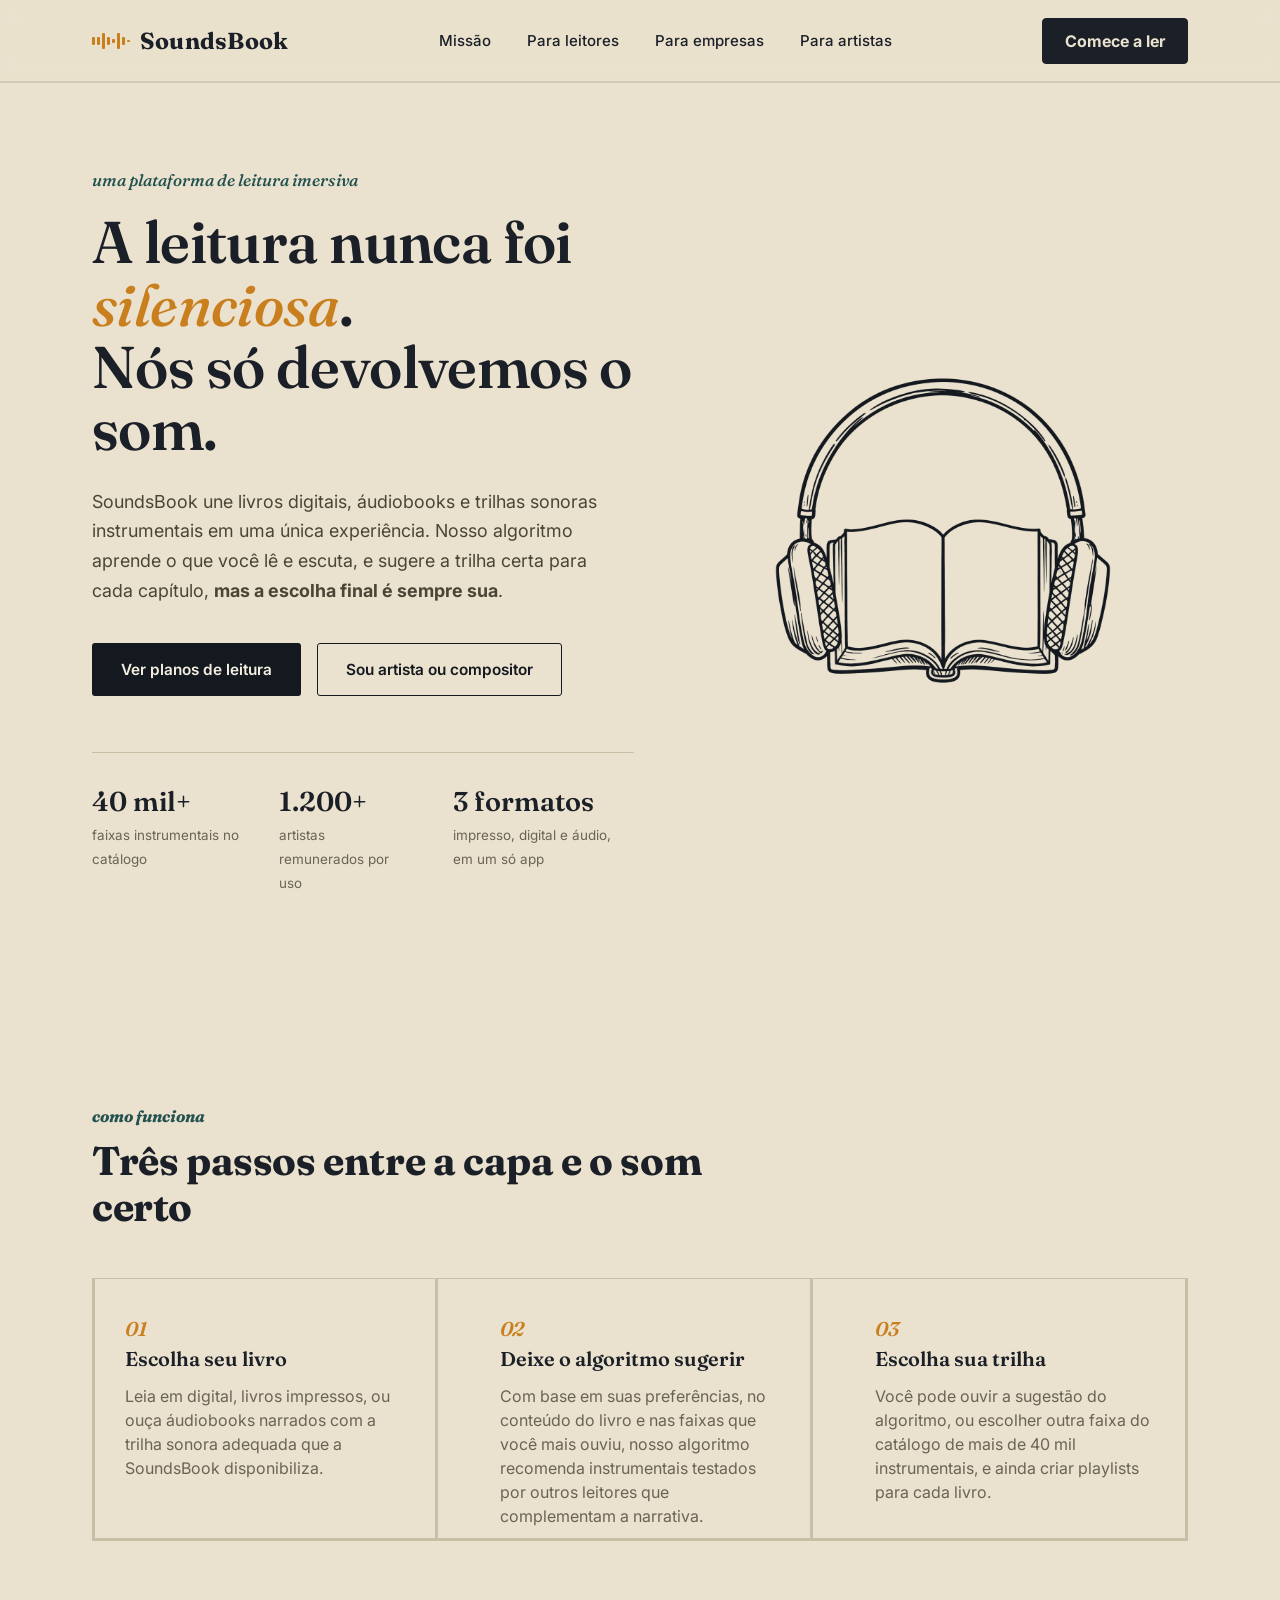
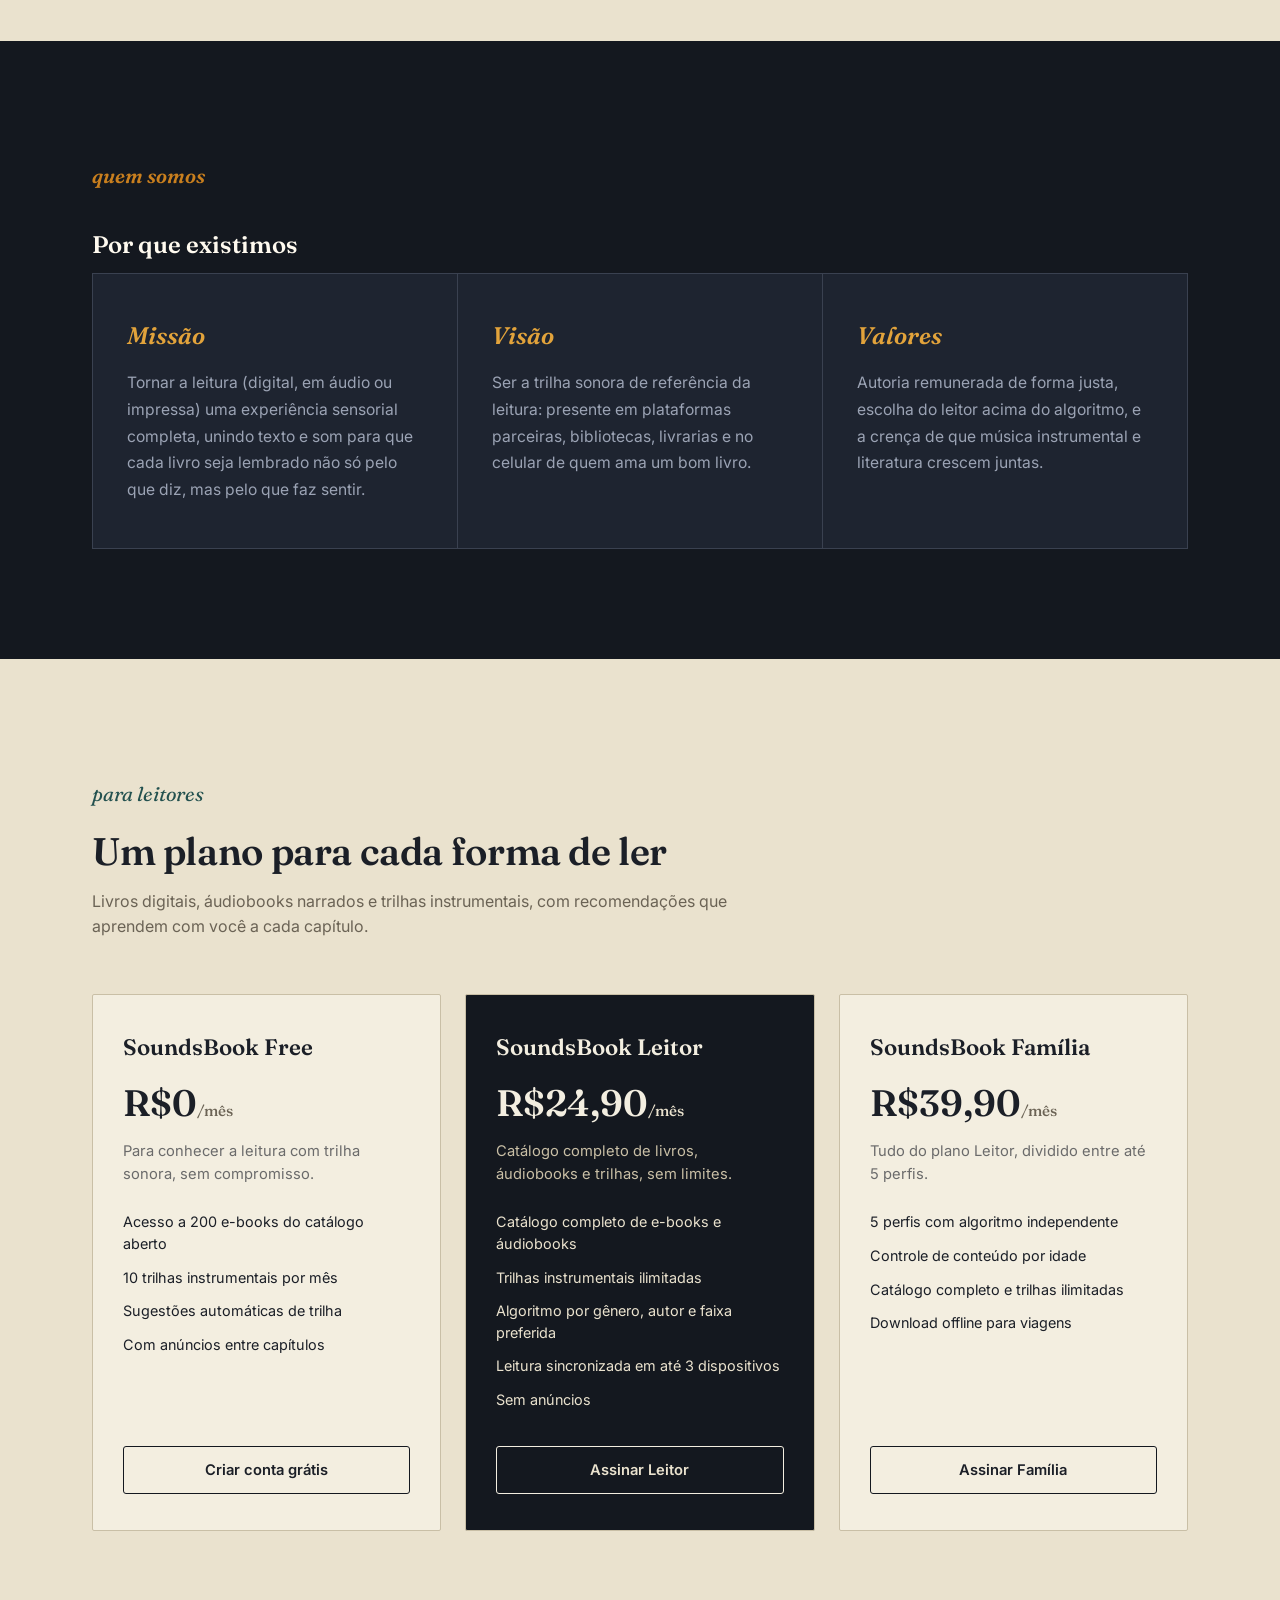
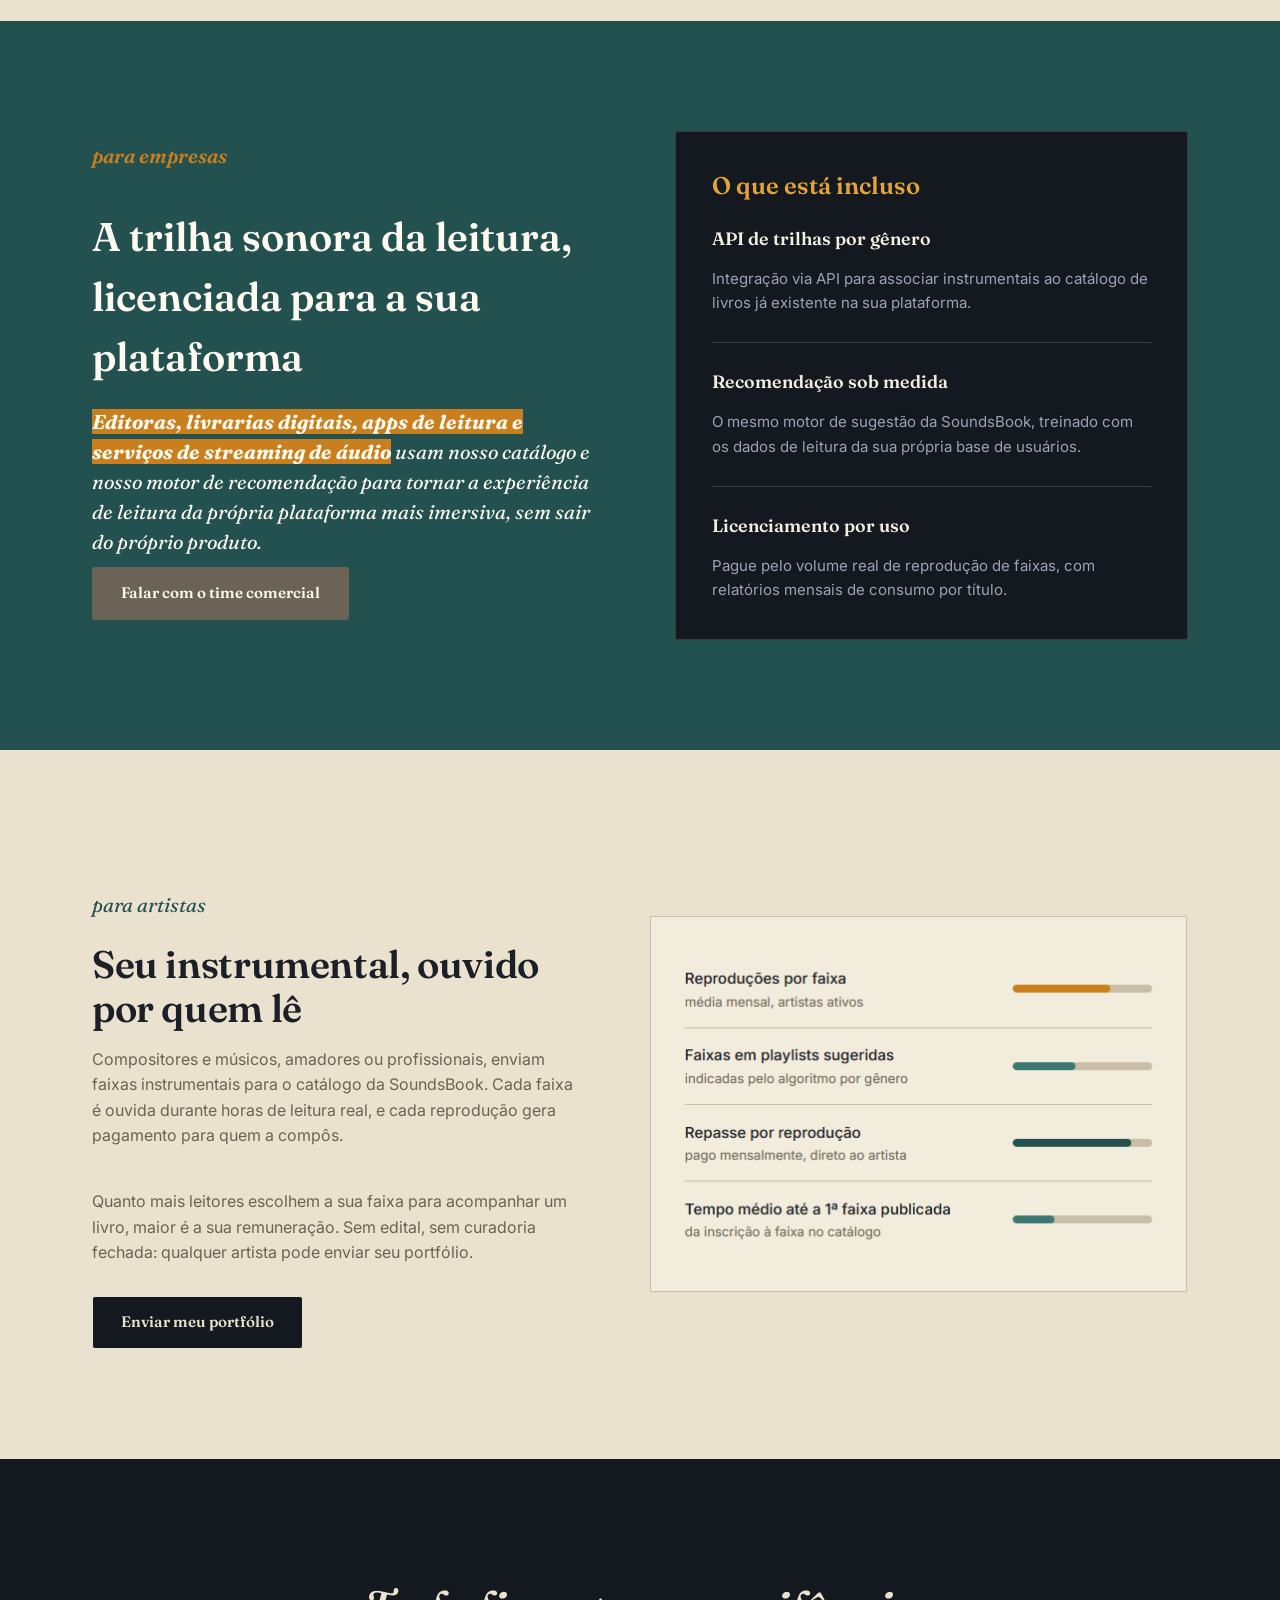
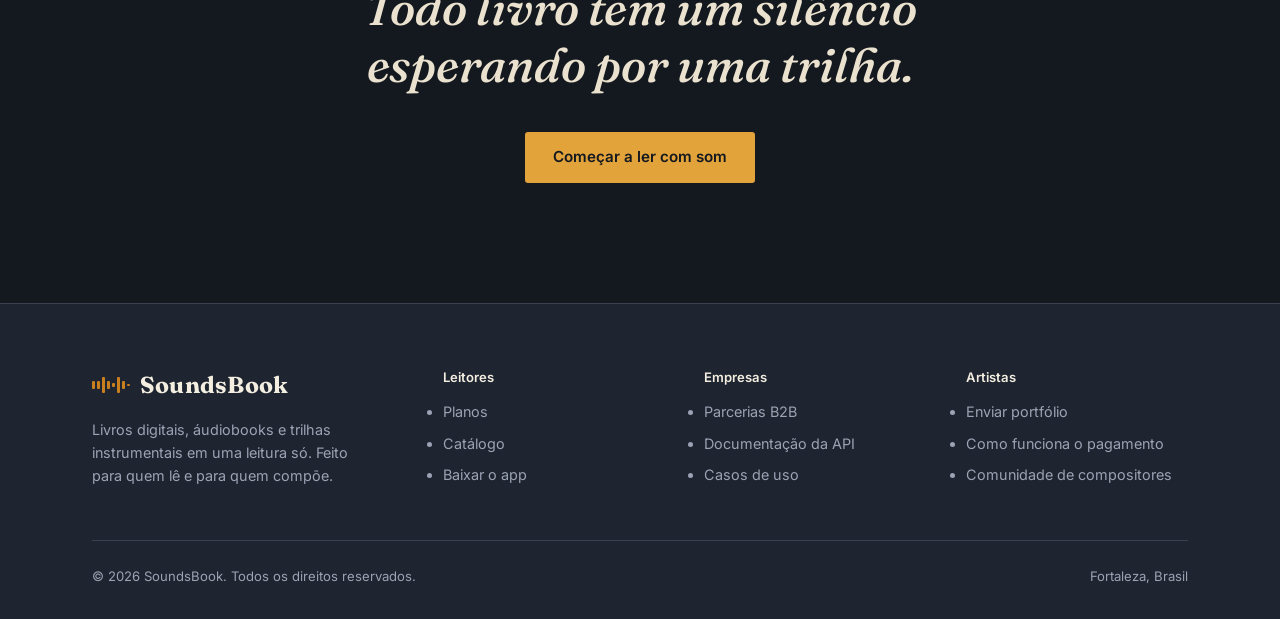
==== index.html @ f2d1af29 "Add SoundsBook website Administração em Serviços" ====
<!DOCTYPE html>
<html lang="en">
<head>
    <meta charset="UTF-8">
    <meta name="viewport" content="width=device-width, initial-scale=1.0">
    <title>SoundsBook - leitura com trilha sonora</title>
    <link rel="stylesheet" href="style.css">
    <link rel="preconnect" href="https://fonts.googleapis.com">
    <link rel="preconnect" href="https://fonts.gstatic.com" crossorigin>
    <link href="https://fonts.googleapis.com/css2?family=Fraunces:ital,opsz,wght@0,9..144,400;0,9..144,600;0,9..144,700;1,9..144,500;1,9..144,600&family=Inter:wght@400;500;600;700&display=swap" rel="stylesheet">
</head>
<body>
    <header>
        <nav>
            <a href="#inicio" class="logo">
                <span aria-hidden="true" class="logo_icone">
                    <span style="height: 8px; color: #E2A33B;"></span><span style="height: 8px; color: #E2A33B;"></span><span style="height: 16px; color: #23514F;"></span><span style="height: 8px; color: #E2A33B;"></span><span style="height: 4px; color: #C97F1E;"></span><span style="height: 16px; color: #E2A33B;"></span><span style="height: 8px; color: #E2A33B;"></span><span style="height: 2px; color: #23514F;"></span>
                </span>
                SoundsBook
            </a>
            <div class="menu">
                <a href="#missao">Missão</a>
                <a href="#planos">Para leitores</a>
                <a href="#empresas">Para empresas</a>
                <a href="#artistas">Para artistas</a>    
            </div>
            <a href="#planos" class="ler">Comece a ler</a>
        </nav>
    </header>

    <main id="top">

  <section class="slogan">
    <div class="linha">
      <div>
        <p class="plataforma">uma plataforma de leitura imersiva</p>
        <h1 class="texto1">A leitura nunca foi <em>silenciosa</em>.<br>Nós só devolvemos o som.</h1>
        <p class="desc">SoundsBook une livros digitais, áudiobooks e trilhas sonoras instrumentais em uma única experiência. Nosso algoritmo aprende o que você lê e escuta, e sugere a trilha certa para cada capítulo, <strong>mas a escolha final é sempre sua</strong>.</p>
        <div class="botoes">
          <a href="#planos" class=" btn plano">Ver planos de leitura</a>
          <a href="#artistas" class="btn artista">Sou artista ou compositor</a>
        </div>
        <div class="numeros">
          <div><strong>40 mil+</strong><span>faixas instrumentais no catálogo</span></div>
          <div><strong>1.200+</strong><span>artistas remunerados por uso</span></div>
          <div><strong>3 formatos</strong><span>impresso, digital e áudio, em um só app</span></div>
        </div>
      </div>
      <div class="foto1" aria-hidden="true">
        <img src="foto_front.png" alt="Ilustração de um livro aberto com um fone de ouvido">
      </div>
    </div>
  </section>

  <!-- como funciona -->
  <section class="como">
    <div class="linha">
      <div class="cabecalho">
        <p style="color:#23514F; font-style: italic; font-family: 'Fraunces', serif; font-size: 1.02rem; margin-bottom: 10px; font-weight: bold;">como funciona</p>
        <h2 style="font-family: 'Fraunces', serif; font-size: 2.5rem; letter-spacing: -0.01em; line-height: 1.15;">Três passos entre a capa e o som certo</h2>
      </div>
      <div class="tres">
        <div class="cada_grid">
          <span style="font-family: 'Fraunces', serif; font-size: 1.25rem; font-weight: 600; color: #C97F1E; font-style: italic;">01</span>
          <h3 style="font-family: 'Fraunces', serif; font-size: 1.25rem; font-weight: 600; color: #1B1f27;">Escolha seu livro</h3>
          <p style="color: #6b6355; padding: 10px 0;">Leia em digital, livros impressos, ou ouça áudiobooks narrados com a trilha sonora adequada que a SoundsBook disponibiliza.</p>
        </div>
        <div class="cada_grid">
          <span style="font-family: 'Fraunces', serif; font-size: 1.25rem; font-weight: 600; color: #C97F1E; font-style: italic;">02</span>
          <h3 style="font-family: 'Fraunces', serif; font-size: 1.25rem; font-weight: 600; color: #1B1f27;">Deixe o algoritmo sugerir</h3>
          <p style="color: #6b6355; padding: 10px 0;">Com base em suas preferências, no conteúdo do livro e nas faixas que você mais ouviu, nosso algoritmo recomenda instrumentais testados por outros leitores que complementam a narrativa.</p>
        </div>
        <div class="cada_grid">
          <span style="font-family: 'Fraunces', serif; font-size: 1.25rem; font-weight: 600; color: #C97F1E; font-style: italic;">03</span>
          <h3 style="font-family: 'Fraunces', serif; font-size: 1.25rem; font-weight: 600; color: #1B1f27;">Escolha sua trilha</h3>
          <p style="color: #6b6355; padding: 10px 0;">Você pode ouvir a sugestão do algoritmo, ou escolher outra faixa do catálogo de mais de 40 mil instrumentais, e ainda criar playlists para cada livro.</p>
        </div>
      </div>
    </div>
  </section>

  <!--missão visão valores-->
  <section class="mvv" id="missao">
    <div class="linha">
      <div>
        <p style="font-family: 'Fraunces', serif; font-size: 1.25rem; font-weight: 600; color: #C97F1E; font-style: italic; padding: 10px 0;">quem somos</p>
        <h2 style="font-family: 'Fraunces', serif; font-size: 1.5rem; font-weight: 600; color: #fffaef; margin-top: 16px; padding: 10px 0;">Por que existimos</h2>
      </div>
      <div class="mvv-grid">
        <div class="mvv-card">
          <h3>Missão</h3>
          <p>Tornar a leitura (digital, em áudio ou impressa) uma experiência sensorial completa, unindo texto e som para que cada livro seja lembrado não só pelo que diz, mas pelo que faz sentir.</p>
        </div>
        <div class="mvv-card">
          <h3>Visão</h3>
          <p>Ser a trilha sonora de referência da leitura: presente em plataformas parceiras, bibliotecas, livrarias e no celular de quem ama um bom livro.</p>
        </div>
        <div class="mvv-card">
          <h3>Valores</h3>
          <p>Autoria remunerada de forma justa, escolha do leitor acima do algoritmo, e a crença de que música instrumental e literatura crescem juntas.</p>
        </div>
      </div>
    </div>
  </section>

  <!-- planos -->
  <section class="plans" id="planos">
    
    <div class="linha">
      <div style="max-width: 640px; margin-bottom: 54px;">
        <p style="font-family: 'Fraunces', serif; font-style: italic; color: #23514F; font-size: 1.25rem; padding: 10px 0; margin-bottom: 10px;">para leitores</p>
        <h2 style="font-family: 'Fraunces', serif; font-weight: 600; font-size: clamp(1.9rem, 3vw, 2.6rem); line-height: 1.15; letter-spacing: -0.01em;">Um plano para cada forma de ler</h2>
        <p style="margin-top: 16px; font-size: 1,02rem; line-height: 1.6; color: #6b6355;">Livros digitais, áudiobooks narrados e trilhas instrumentais, com recomendações que aprendem com você a cada capítulo.</p>
      </div>
      
      <div class="plans_grid">
        <div class="plan_card">
          <div class="plan_nome">SoundsBook Free</div>
          <div class="plan_preco">R$0<span>/mês</span></div>
          <p class="plan_descricao">Para conhecer a leitura com trilha sonora, sem compromisso.</p>
          <ul class="plan_lista">
            <li>Acesso a 200 e-books do catálogo aberto</li>
            <li>10 trilhas instrumentais por mês</li>
            <li>Sugestões automáticas de trilha</li>
            <li>Com anúncios entre capítulos</li>
          </ul>
          <a href="#" class="plan-cta">Criar conta grátis</a>
        </div>
        
        <div class="plan_card_outro">
          <div class="plan_nome">SoundsBook Leitor</div>
          <div class="plan_preco">R$24,90<span>/mês</span></div>
          <p class="plan_descricao">Catálogo completo de livros, áudiobooks e trilhas, sem limites.</p>
          <ul class="plan_lista">
            <li>Catálogo completo de e-books e áudiobooks</li>
            <li>Trilhas instrumentais ilimitadas</li>
            <li>Algoritmo por gênero, autor e faixa preferida</li>
            <li>Leitura sincronizada em até 3 dispositivos</li>
            <li>Sem anúncios</li>
          </ul>
          <a href="#" class="plan-cta">Assinar Leitor</a>
        </div>

        <div class="plan_card">
          <div class="plan_nome">SoundsBook Família</div>
          <div class="plan_preco">R$39,90<span>/mês</span></div>
          <p class="plan_descricao">Tudo do plano Leitor, dividido entre até 5 perfis.</p>
          <ul class="plan_lista">
            <li>5 perfis com algoritmo independente</li>
            <li>Controle de conteúdo por idade</li>
            <li>Catálogo completo e trilhas ilimitadas</li>
            <li>Download offline para viagens</li>
          </ul>
          <a href="#" class="plan-cta">Assinar Família</a>
        </div>
      </div>
    </div>
  </section>
  
  <!-- b2b -->
  <section class="b2b" id="empresas">
    <div class="linha">
      <div class="b2b_grid">
        <div>
          <div>
            <p style="font-family: 'Fraunces', serif; font-size: 1.25rem; font-weight: 600; color: #C97F1E; font-style: italic; padding: 10px 0;">para empresas</p>
            <h2 style="font-family: 'Fraunces', serif; font-size: 2.5rem; font-weight: 600; color: #fffaef; margin-top: 16px; padding: 10px 0;">A trilha sonora da leitura, licenciada para a sua plataforma</h2>
            <p style="font-family: 'Fraunces', serif; font-size: 1.25rem; font-weight: normal; color: #fffaef; font-style: italic; padding: 10px 0;"><strong style="background-color: #C97F1E;">Editoras, livrarias digitais, apps de leitura e serviços de streaming de áudio</strong> usam nosso catálogo e nosso motor de recomendação para tornar a experiência de leitura da própria plataforma mais imersiva, sem sair do próprio produto.</p>
          </div>
          <a href="#" class="fala_comigo_bb">Falar com o time comercial</a>
        </div>
        <div class="b2b_painel">
          <h3>O que está incluso</h3>
          <div class="b2b_topicos" style="margin-top:22px;">
            <div class="b2b_topico">
              <div><h4>API de trilhas por gênero</h4><p>Integração via API para associar instrumentais ao catálogo de livros já existente na sua plataforma.</p></div>
            </div>
            <div class="b2b_topico">
              <div><h4>Recomendação sob medida</h4><p>O mesmo motor de sugestão da SoundsBook, treinado com os dados de leitura da sua própria base de usuários.</p></div>
            </div>
            <div class="b2b_topico">
              <div><h4>Licenciamento por uso</h4><p>Pague pelo volume real de reprodução de faixas, com relatórios mensais de consumo por título.</p></div>
            </div>
          </div>
        </div>
      </div>
    </div>
  </section>

  <!-- artistas -->
  <section class="artists" id="artistas">
    <div class="linha">
      <div class="art_grid">
        <div class="art_copia">
          <div class="section-head" style="margin-bottom:0;">
            <p style="font-family: 'Fraunces', serif; font-style: italic; color: #23514F; font-size: 1.25rem; padding: 10px 0; margin-bottom: 10px;">para artistas</p>
            <h2 style="font-family: 'Fraunces', serif; font-weight: 600; font-size: clamp(1.9rem, 3vw, 2.6rem); line-height: 1.15; letter-spacing: -0.01em;">Seu instrumental, ouvido por quem lê</h2>
            <p style="margin-top: 16px; font-size: 1,02rem; line-height: 1.6; color: #6b6355;">Compositores e músicos, amadores ou profissionais, enviam faixas instrumentais para o catálogo da SoundsBook. Cada faixa é ouvida durante horas de leitura real, e cada reprodução gera pagamento para quem a compôs.</p>
            <br><p style="margin-top: 16px; font-size: 1,02rem; line-height: 1.6; color: #6b6355;">Quanto mais leitores escolhem a sua faixa para acompanhar um livro, maior é a sua remuneração. Sem edital, sem curadoria fechada: qualquer artista pode enviar seu portfólio.</p>
          </div>
          <a href="#" class="portfolio">Enviar meu portfólio</a>
        </div>
    <div class="foto2">
      <source media="(max-width: 520px)" srcset="grafico_ampliado.png" type="image/png">
      <img src="grafico.png" alt="gráfico com status fictícios">
    </div>
  </section>

  <!-- redirecionamento -->
  <section class="final_cta">
    <div class="linha">
      <h2>Todo livro tem um silêncio esperando por uma trilha.</h2>
      <a href="#planos" class="ultimo_botao">Começar a ler com som</a>
    </div>
  </section>

</section>
    </main>

    <footer>
  <div class="linha">
    <div class="foot-grid">
      <div class="foot-brand">
        <a href="#top" class="logo">
          <span aria-hidden="true" class="logo_icone">
                    <span style="height: 8px; color: #E2A33B;"></span><span style="height: 8px; color: #E2A33B;"></span><span style="height: 16px; color: #23514F;"></span><span style="height: 8px; color: #E2A33B;"></span><span style="height: 4px; color: #C97F1E;"></span><span style="height: 16px; color: #E2A33B;"></span><span style="height: 8px; color: #E2A33B;"></span><span style="height: 2px; color: #23514F;"></span>
                </span>
          SoundsBook
        </a>
        <p>Livros digitais, áudiobooks e trilhas instrumentais em uma leitura só. Feito para quem lê e para quem compõe.</p>
      </div>
      <div class="foot-col">
        <h5>Leitores</h5>
        <ul>
          <li><a href="#planos">Planos</a></li>
          <li><a href="#">Catálogo</a></li>
          <li><a href="#">Baixar o app</a></li>
        </ul>
      </div>
      <div class="foot-col">
        <h5>Empresas</h5>
        <ul>
          <li><a href="#empresas">Parcerias B2B</a></li>
          <li><a href="#">Documentação da API</a></li>
          <li><a href="#">Casos de uso</a></li>
        </ul>
      </div>
      <div class="foot-col">
        <h5>Artistas</h5>
        <ul>
          <li><a href="#artistas">Enviar portfólio</a></li>
          <li><a href="#">Como funciona o pagamento</a></li>
          <li><a href="#">Comunidade de compositores</a></li>
        </ul>
      </div>
    </div>
    <div class="foot-bottom">
      <span>© 2026 SoundsBook. Todos os direitos reservados.</span>
      <span>Fortaleza, Brasil</span>
    </div>
  </div>
</footer>

</body>
</html>
---- style.css ----
@charset 'UTF-8';

* {
    margin: 0;
    padding: 0;
    box-sizing: border-box;
}

html {
    scroll-behavior: smooth;
}

body {
    font-family: 'Inter', sans-serif;
    background: #EAE2CE;
    color: #1B1f27;
    line-height: 1.5;
    -webkit-font-smoothing: antialiased;
}

a {
    color:inherit;
    text-decoration: none;
}

header {
    position: fixed;
    top: 0;
    left: 0;
    right: 0;
    z-index: 100;
    background-color: rgba(234, 226, 206, 0.8);
    backdrop-filter: blur(10px);
    border-bottom: 1px solid rgba(0, 0, 0, 0.1);
    box-shadow: inset 0 -1px 0 rgba(0, 0, 0, 0.1);
}

nav {
    display: flex;
    justify-content: space-between;
    align-items: center;
    padding: 18px 32px;
    max-width: 1160px;
    margin: 0 auto;
}

.logo {
    font-family: 'Fraunces', serif;
    font-weight: 700;
    font-size: 1.45rem;
    letter-spacing: 0.01em;
    display: flex;
    align-items: center;
    gap: 10px;
    color:#1B1f27;
}

.logo_icone {
    display: flex;
    align-items: center;
    gap: 2px;
    height: 18px;
}

.logo_icone span {
    width: 3px;
    background: #c97f1e;
    border-radius: 1px;
}

.ler {
    background: #1b1f27;
    color: #EAE2CE;
    padding: 10px 22px;
    border-radius: 4px;
    font-weight: bold;
    border: 1px solid #1b1f27;
}

.ler:hover {
    background: transparent;
    color: #1b1f27;
    font-weight: normal;
    transition: all 0.3s ease-in-out;
}

.menu {
    display: flex;
    gap: 36px;
    font-size: 0.94rem;
    font-weight: 500;
}

.menu a {
    position: relative;
    padding: 4px 0;
    color: #1B1f27;
}

.menu a::after {
    content: '';
    position: absolute;
    left: 0;
    bottom: 0;
    width: 0;
    height: 1.5px;
    background-color: #c97f1e;
    transition: width 0.3s ease;
}

.menu a:hover::after {
    width: 100%;
}
/* chamada cabulosa */
.slogan {
  padding: 168px 0 100px;
  background:
    radial-gradient(ellipse 900px 500px at 78% -10%, rgba(226, 163, 59, 0.16), transparent 60%),
    var(#eae2ce);
  overflow: hidden;
}

.linha {
  max-width: 1160px;
  margin: 0 auto;
  padding: 0 32px;
}

.slogan .linha {
  display: grid;
  grid-template-columns: 1.05fr 0.95fr;
  gap: 64px;
  align-items: center;
}

.slogan .plataforma {
  font-family: 'Fraunces', serif;
  font-style: italic;
  font-weight: 500;
  font-size: 1.05rem;
  color: #23514f;
  margin-bottom: 18px;
}

h1.texto1 {
  font-family: 'Fraunces', serif;
  font-weight: 600;
  font-size: clamp(2.4rem, 4.6vw, 3.9rem);
  line-height: 1.06;
  letter-spacing: -0.01em;
  color: #1B1f27;
}

h1.texto1 em {
  font-style: italic;
  font-weight: 500;
  color: #c97f1e;
}

.desc {
  margin-top: 26px;
  font-size: 1.12rem;
  color: #4A4536;
  max-width: 46ch;
  line-height: 1.65;
}

.botoes {
  display: flex;
  gap: 16px;
  margin-top: 38px;
  flex-wrap: wrap;
}

.btn {
  padding: 14px 28px;
  border-radius: 3px;
  font-weight: 600;
  font-size: 0.96rem;
  display: inline-flex;
  align-items: center;
  gap: 8px;
  transition: all 0.2s ease;
  cursor: pointer;
  border: 1.5px solid transparent;
}

.plano {
  background: #14181f;
  color: #f3eee0;
}

.plano:hover {
  background: #23514f;
}

.artista {
  border-color: #14181f;
  color: #14181f;
}

.artista:hover {
  background: #14181f;
  color: #f3eee0;
}

.numeros {
  display: flex;
  gap: 40px;
  margin-top: 56px;
  padding-top: 28px;
  border-top: 1px solid #c9bfa4;
}

.numeros div strong {
  display: block;
  font-family: 'Fraunces', serif;
  font-size: 1.7rem;
  font-weight: 600;
  color: #1B1f27;
}

.numeros div span {
  font-size: 0.84rem;
  color: #6B6355;
}

.foto1 {
  position: relative;
  height: 440px;
}

.foto1 img {
  width: 100%;
  height: 100%;
  object-fit: contain;
}

img {
  display: block;
  max-width: 100%;
  height: auto;
}

/* como funciona */
.cabecalho {
  max-width: 640px;
  margin-bottom: 48px;
}

.como{
  padding: 110px 0 100px;
}

.tres {
  display: grid;
  grid-template-columns: repeat(3, 1fr);
  gap: 32px;
  border-top: 1px solid #c9bfa6;
  border-bottom: 3px solid #c9bfa6;
  border-left: 3px solid #c9bfa6;
}

.cada_grid {
  padding: 35px 30px 0;
  border-right: 3px solid #c9bfa6;
}

/* missão visão e valores */
.mvv {
  background: #14181f;
  color: #f3eee0;
  padding: 110px 0;
}

.mvv-grid {
  display: grid;
  grid-template-columns: repeat(3, 1fr);
  gap: 1px;
  background: #3a4150;
  border: 1px solid #3a4150;
}

.mvv-card {
  background: #1e2430;
  padding: 44px 34px;
}


.mvv-card h3 {
  font-family: 'Fraunces', serif;
  font-weight: 600;
  font-style: italic;
  font-size: 1.5rem;
  color: #e2a33b;
}

.mvv-card p {
  margin-top: 16px;
  color: #9ba3b4;
  font-size: 0.98rem;
  line-height: 1.7;
}

.plans {
  padding: 110px 0 90px;
}

.plans_grid {
  display: grid;
  grid-template-columns: repeat(3, 1fr);
  gap: 24px;
}

.plan_card {
  border: 1px solid #c9bfa6;
  background: #f3eee0;
  padding: 36px 30px;
  display: flex;
  flex-direction: column;
  border-radius: 2px;
}

.plan_card_outro {
  background: #14181f;
  color: #eae2ce;
  border-color: #14181f;
  position: relative;
}

.plan_nome {
  font-family: 'Fraunces', serif;
  font-weight: 600;
  font-size: 1.4rem;
}

.plan_preco {
  margin-top: 10px;
  font-family: 'Fraunces', serif;
  font-size: 2.3rem;
  font-weight: 600;
}

.plan_preco span {
  font-size: 0.95rem;
  font-family: 'Fraunces' serif;
  font-weight: 500;
  color: #6B6355;
}

.plan_card_outro {
  border: 1px solid #c9bfa6;
  background: #14181f;
  padding: 36px 30px;
  display: flex;
  flex-direction: column;
  border-radius: 2px;
}

.plan_card_outro .plan_preco span {
  color: #eae2ce;
}

.plan_descricao {
  margin-top: 10px;
  font-size: 0.92rem;
  color: #6b6b6b;
  line-height: 1.55;
  min-height: 44px;
}

.plan_card_outro .plan_descricao {
  color: #c9bfa6;
}

.plan_lista {
  margin-top: 26px;
  flex: 1;
  display: flex;
  flex-direction: column;
  gap: 12px;
}

.plan_lista li {
  display: flex;
  gap: 10px;
  font-size: 0.9rem;
  align-items: flex-start;
}


.plan-cta {
  margin-top: 35px;
  text-align: center;
  padding: 12px;
  border-radius: 3px;
  font-weight: 600;
  font-size: 0.92rem;
  border: 1.5px solid #14181f;
}

.plan_card .plan-cta:hover {
  background: #14181f;
  color: #f3eee0;
}

.plan_card_outro .plan-cta {
  border-color: #f3eee0;
  margin-top: 35px;
}

.plan_card_outro .plan_lista {
  display: flex;
  gap: 12px;
  flex: 1;
  flex-direction: column;
  margin-top: 26px;
  color: #eae2ce;
}

.plan_card_outro .plan_lista li {
  display: flex;
  gap: 10px;
  font-size: 0.9rem;
  align-items: flex-start;
}

.plan_card_outro .plan_preco {
  color: #f3eee0;
}

.plan_card_outro .plan_nome {
  color: #f3eee0;
}

.plan_card_outro .plan-cta:hover {
  background: #f3eee0;
  color: #14181f;
}

.b2b {
  background: #23514f;
  color: #f3eee0;
  padding: 110px 0;
}

.b2b_grid {
  display: grid;
  grid-template-columns: 1fr 1fr;
  gap: 70px;
  align-items: start;
}

.fala_comigo_bb {
  border-color: #6B6355;
  font-family: 'Fraunces', serif;
  color: #fffaef;
  padding: 14px 28px;
  border-radius: 3px;
  font-weight: 600;
  font-size: 0.95rem;

  display: inline-flex;
  align-items: center;
  gap: 8px;
  border: 1.5px solid transparent;
  background-color: #6B6355;
}

.fala_comigo_bb:hover {
  background-color: #14181f;
  color: #f3eee0;
}

.b2b_topicos {
  display: flex;
  flex-direction: column;
  gap: 26px;
}

.b2b_topico {
  display: flex;
  gap: 18px;
  padding-bottom: 26px;
  border-bottom: 1px solid rgba(243, 238, 224, 0.18);
}

.b2b_topico:last-child {
  border-bottom: none;
  padding-bottom: 0;
}

.b2b_topico .ic {
  flex: 0 0 auto;
  width: 38px;
  height: 38px;
}

.b2b_topico h4 {
  font-family: 'Fraunces', serif;
  font-weight: 600;
  font-size: 1.12rem;
}

.b2b_topico p {
  margin-top: 6px;
  font-size: 0.92rem;
  color: rgba(243, 238, 224, 0.75);
  line-height: 1.6;
}

.b2b_painel {
  background: #14181f;
  border: 1px solid rgba(243, 238, 224, 0.16);
  padding: 36px;
  border-radius: 2px;
}

.b2b_painel h3 {
  font-family: 'Fraunces', serif;
  font-weight: 600;
  font-size: 1.5rem;
  color: #e2a33b;
}

.b2b_painel p {
  margin-top: 14px;
  font-size: 0.94rem;
  color: #9ba3b4;
  line-height: 1.65;
}

.b2b_painel .btn {
  margin-top: 26px;
  width: 100%;
  justify-content: center;
  background: #e2a33b;
  color: #14181f;
}

.b2b_painel .btn:hover {
  background: #f3eee0;
}

.artists {
  padding: 110px 0;
}

.art_grid {
  display: grid;
  grid-template-columns: 0.95fr 1.05fr;
  gap: 70px;
  align-items: center;
}

.art_copia p {
  font-size: 1rem;
  line-height: 1.7;
  margin-top: 18px;
}

.art_copia .portfolio {
  margin-top: 30px;
  background-color: #14181f;
  color: #eae2ce;
  padding: 14px 28px;
  border-radius: 3px;
  font-weight: 600;
  font-size: 0.95rem;
  font-family: 'Fraunces', serif;
  
  display: inline-block;
  align-items: center;
  gap: 8px;
  border: 1.5px solid;
}

.art_copia .portfolio:hover {
  background-color: #23514f;
  transition: 0.3s;
}

.foto2 img {
  width: 100%;
  height: 100%;
  object-fit: contain;
}

img {
  display: block;
  max-width: 100%;
  height: auto;
}

.final_cta {
  padding: 120px 0;
  text-align: center;
  background: #14181f;
  color: #eae2ce;
}

.final_cta h2 {
  font-family: 'Fraunces', serif;
  font-weight: 500;
  font-style: italic;
  font-size: clamp(1.9rem, 4vw, 3rem);
  max-width: 760px;
  margin: 0 auto;
  line-height: 1.2;
}

.final_cta .ultimo_botao {
  margin-top: 38px;
  padding: 14px 28px;
  border-radius: 3px;
  font-weight: 600;
  font-size: 0.95rem;
  background-color: #e2a33b;
  color: #14181f;

  display: inline-flex;
  align-items: center;
  gap: 8px;
  border: 1.5 solid transparent;
}

.final_cta .ultimo_botao:hover {
  background-color: #eae2ce;
  transition: 0.3s;
}

footer {
  background: #1e2430;
  color: #9ba3b4;
  padding: 64px 0 32px;
  border-top: 1px solid #3a4150;
}

.foot-grid {
  display: grid;
  grid-template-columns: 1.4fr repeat(3, 1fr);
  gap: 40px;
  padding-bottom: 44px;
  border-bottom: 1px solid #3a4150;
}

.foot-brand .logo {
  color: #f3eee0;
}

.foot-brand p {
  margin-top: 16px;
  font-size: 0.9rem;
  line-height: 1.6;
  max-width: 32ch;
}

.foot-col h5 {
  font-size: 0.82rem;
  text-transform: none;
  font-weight: 600;
  color: #f3eee0;
  margin-bottom: 14px;
}

.foot-col li {
  margin-bottom: 10px;
  font-size: 0.9rem;
}

.foot-col a:hover {
  color: #f3eee0;
}

.foot-bottom {
  display: flex;
  justify-content: space-between;
  padding-top: 26px;
  font-size: 0.82rem;
  flex-wrap: wrap;
  gap: 10px;
}

@media (max-width: 900px) {
    .menu {
        display: none;
    }

    .slogan .linha {
        grid-template-columns: 1fr;
        gap: 32px;
    }

    .tres {
      grid-template-columns: 1fr;
      border-right: 2px solid #c9bfa6;
    }

    .cada_grid {
      padding: 30px 20px 0;
      border-bottom: 3px solid #c9bfa6;

    }

    .mvv-grid {
        grid-template-columns: 1fr;
    }

    .foto1 {
      height: auto;
      order: -1;
    }

    .foto1 img {
      width: 100%;
      height: auto;
      max-height: 360px;
      object-fit: contain;
    }

    .plans {
      padding: 60px 0;
    }

    .linha {
        width: 90%;
    }

    .plans_grid {
        grid-template-columns: 1fr;
        gap: 20px;
    }

    .plan_card:last-child {
        grid-column: auto;
        max-width: none;
    }

    .b2b_grid, .art_grid {
      grid-template-columns: 1fr;
      gap: 40px;
    }

    .foot-grid {
    grid-template-columns: 1fr;
  }
}
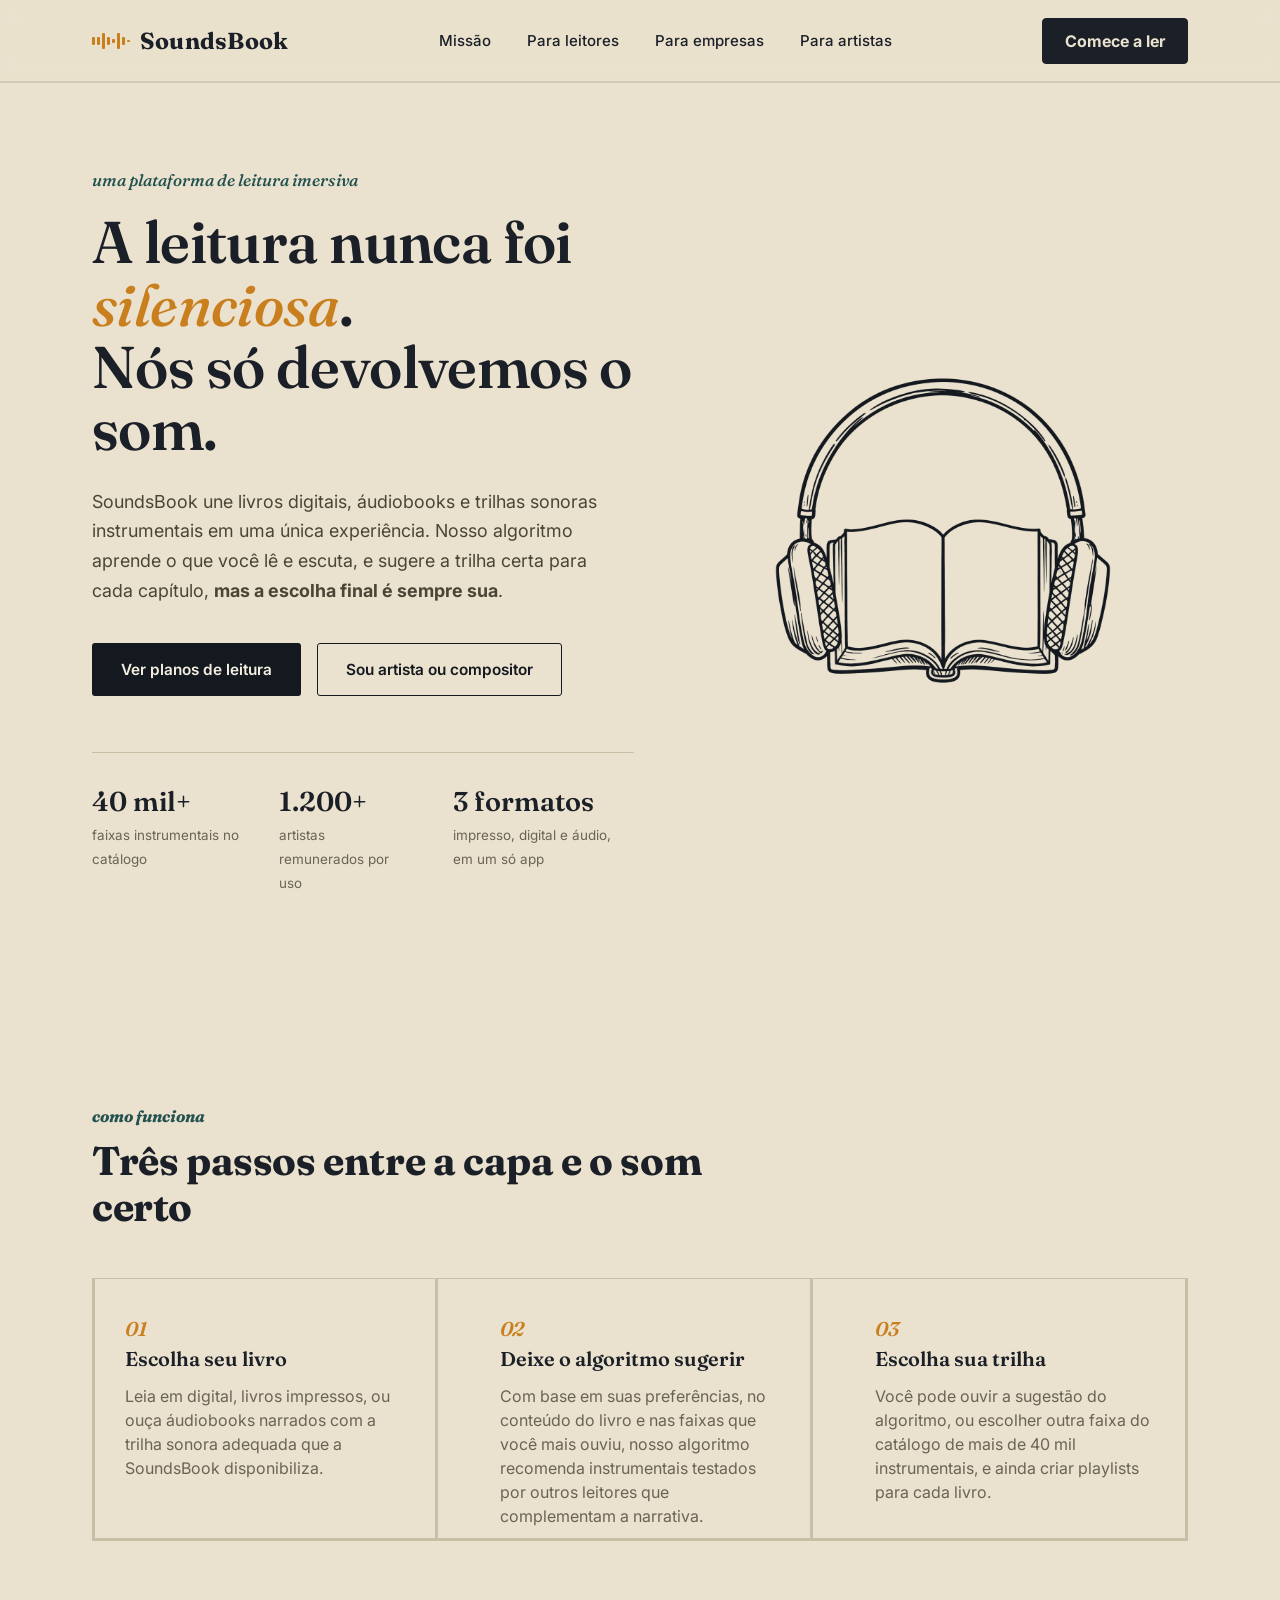
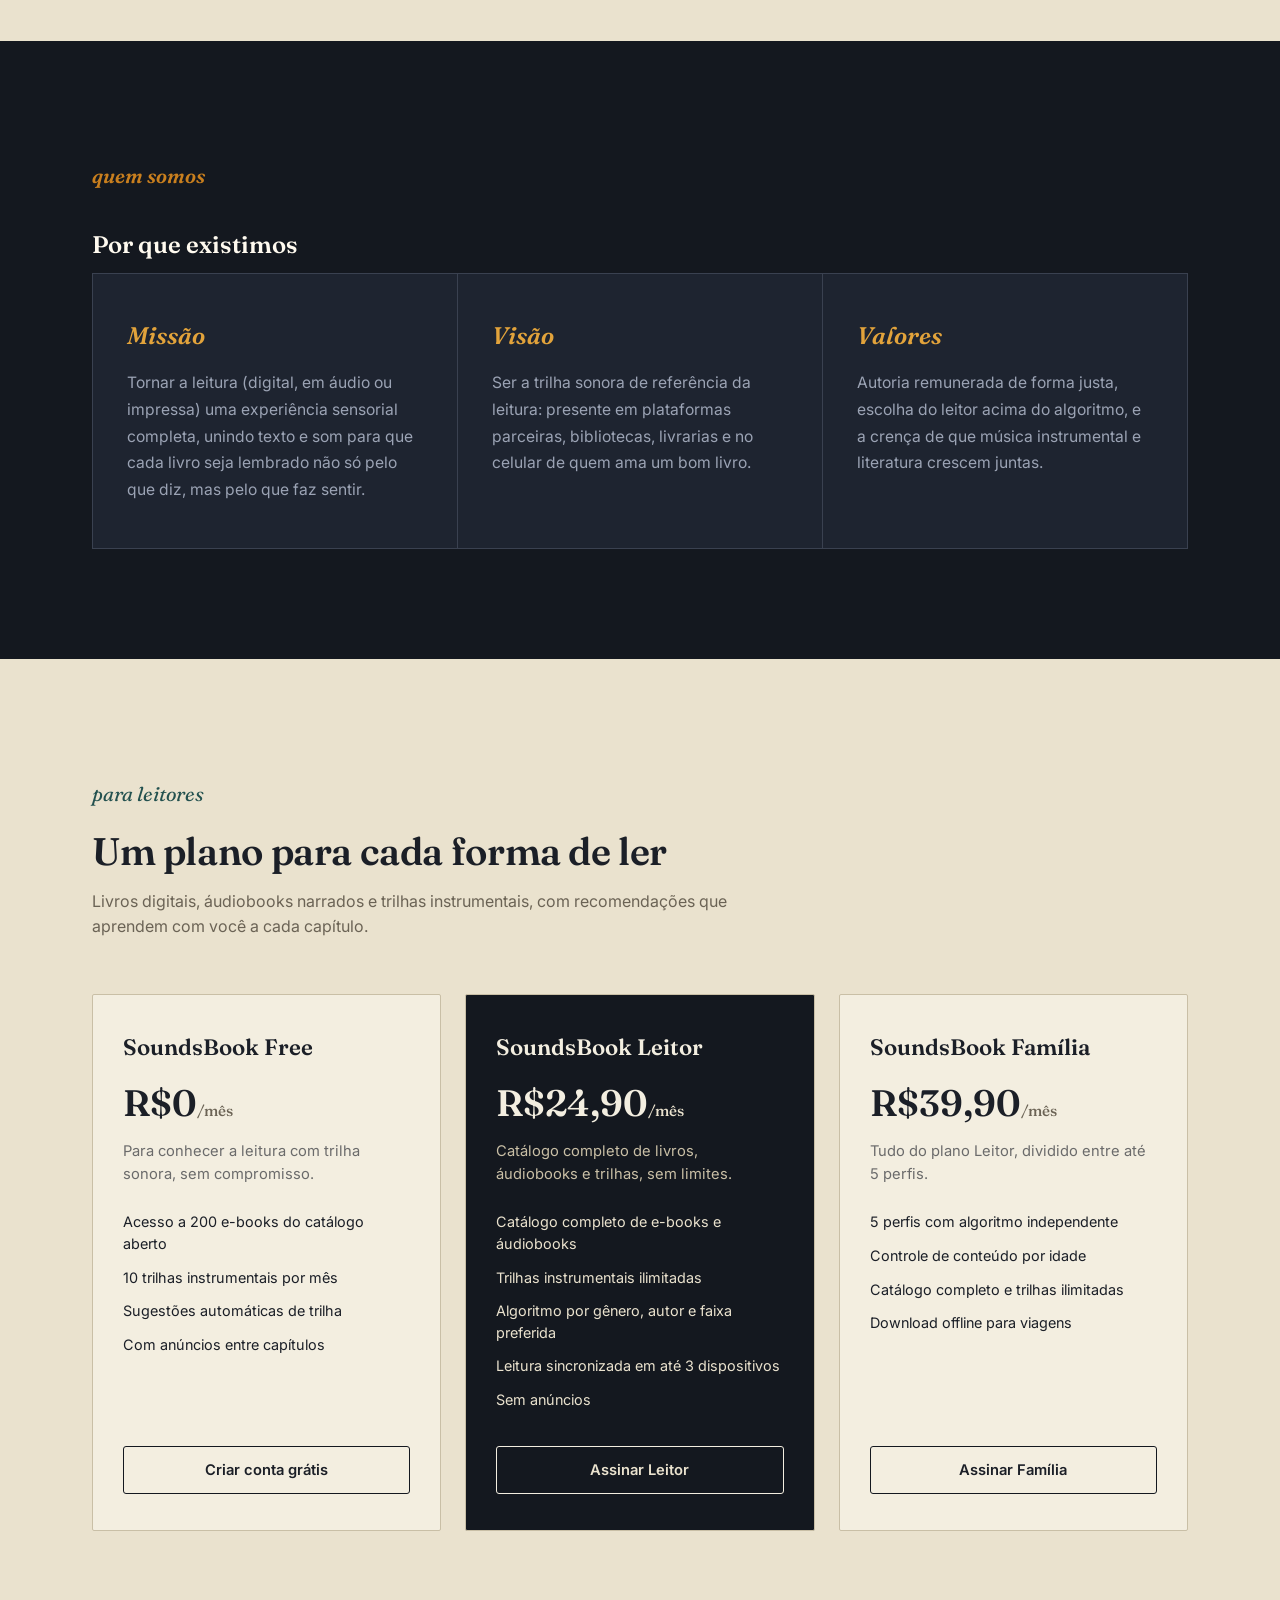
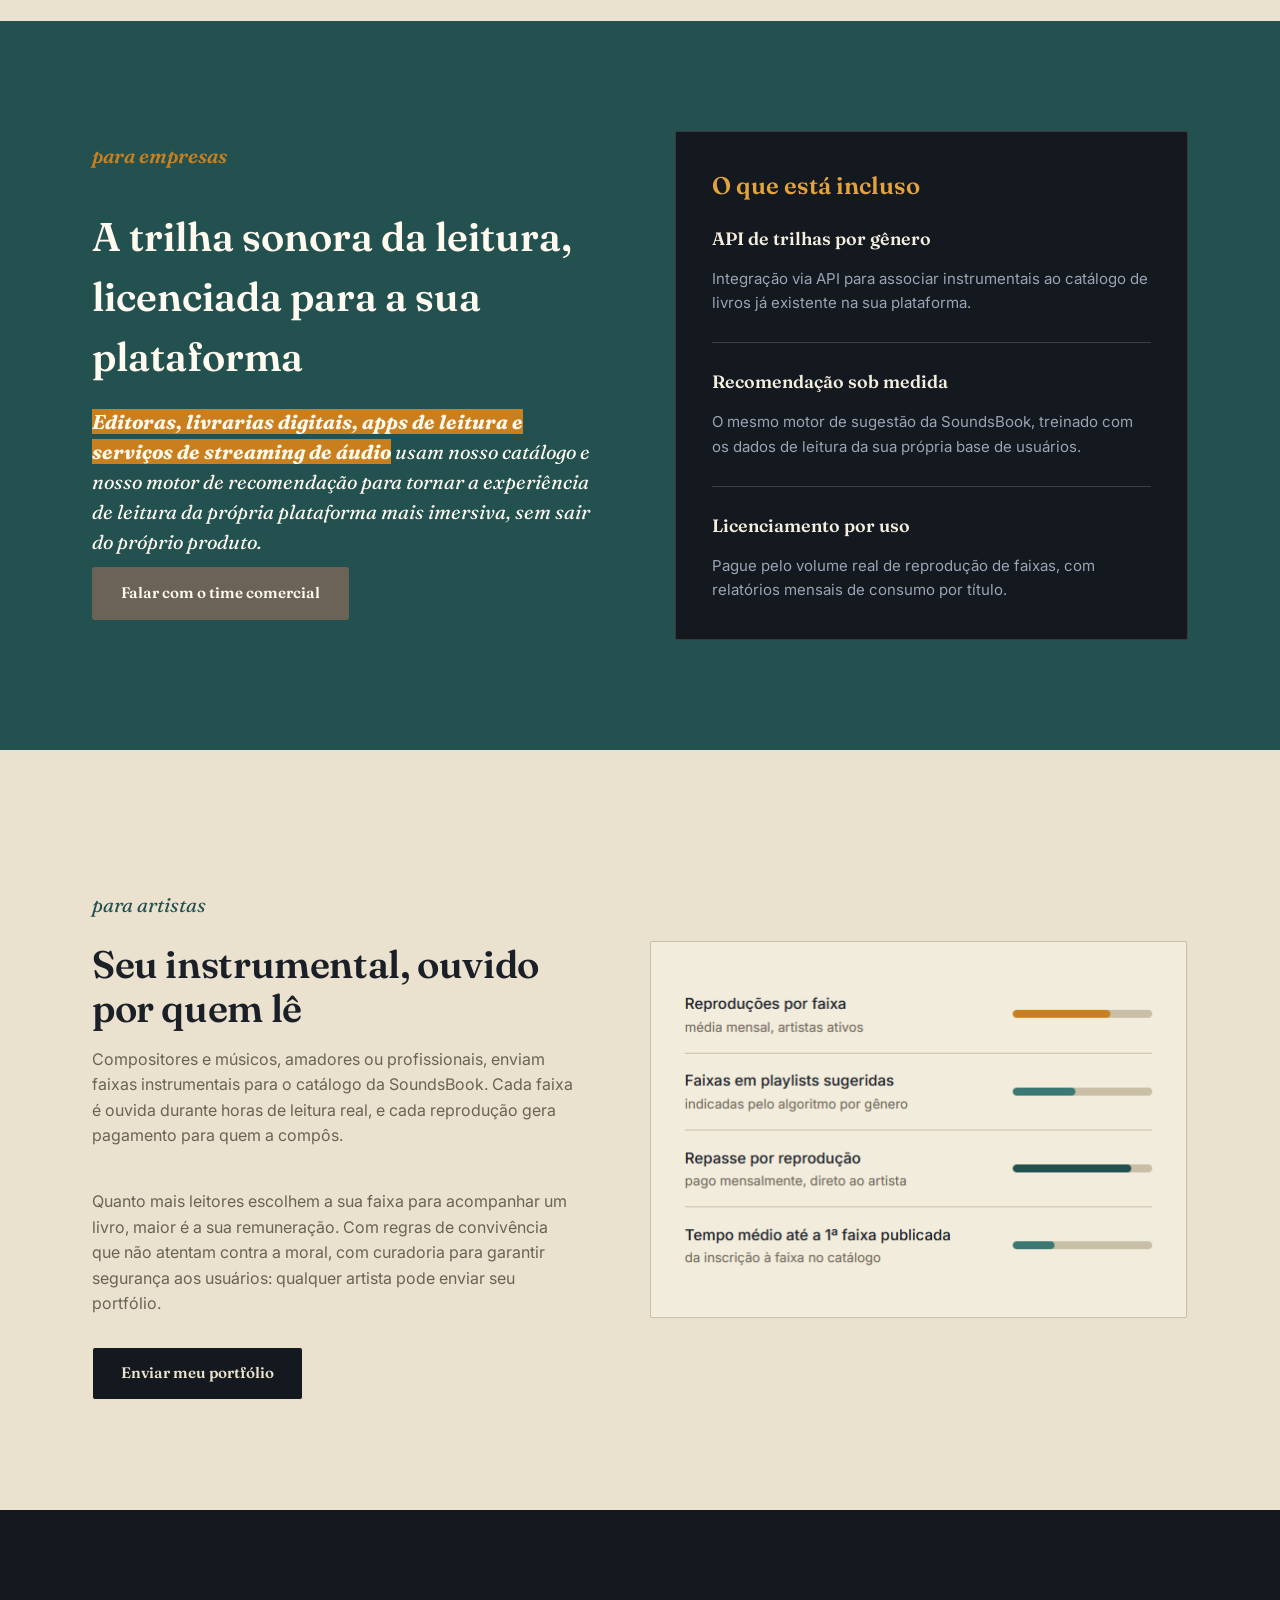
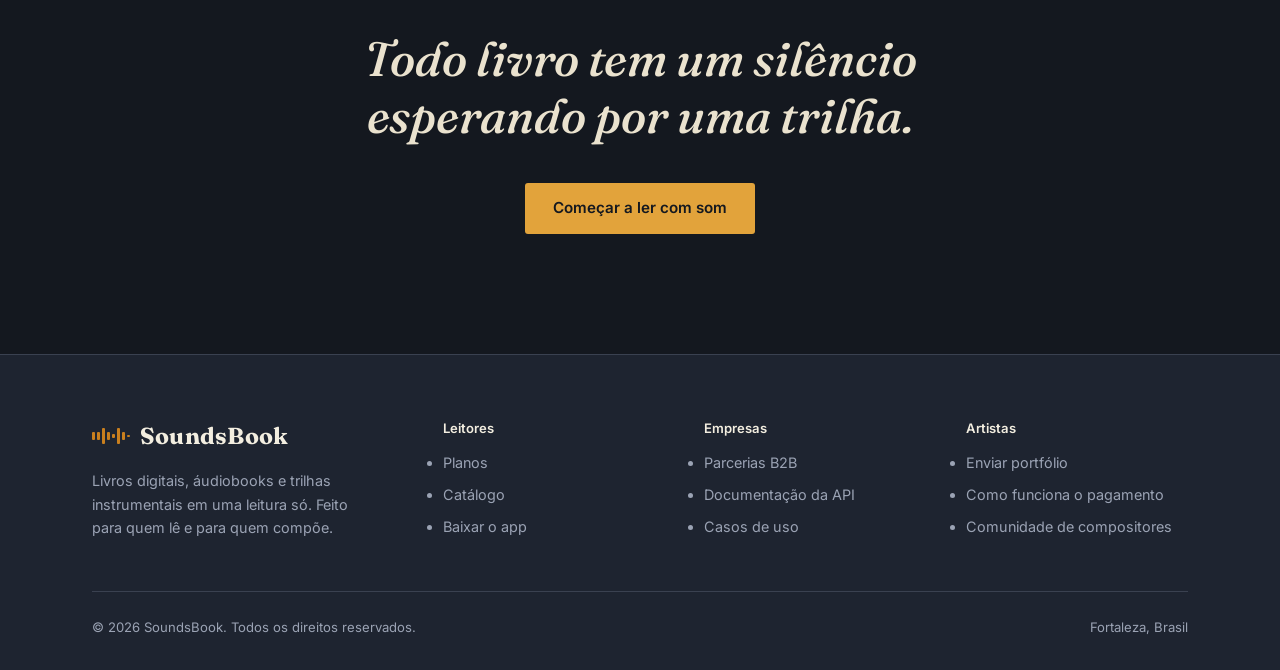
==== commit 074ee88f: "Update fmt.Println message from 'Hello' to 'Goodbye'" ====
--- a/index.html
+++ b/index.html
@@ -1,5 +1,5 @@
 <!DOCTYPE html>
-<html lang="en">
+<html lang="pt-BR">
 <head>
     <meta charset="UTF-8">
     <meta name="viewport" content="width=device-width, initial-scale=1.0">
@@ -24,7 +24,7 @@
                 <a href="#empresas">Para empresas</a>
                 <a href="#artistas">Para artistas</a>    
             </div>
-            <a href="#planos" class="ler">Comece a ler</a>
+            <a href="https://ariel1315.github.io/SoundsBook/previa.html" class="ler">Comece a ler</a>
         </nav>
     </header>
 
@@ -124,7 +124,7 @@
             <li>Sugestões automáticas de trilha</li>
             <li>Com anúncios entre capítulos</li>
           </ul>
-          <a href="#" class="plan-cta">Criar conta grátis</a>
+          <a href="https://ariel1315.github.io/SoundsBook/previa.html" class="plan-cta">Criar conta grátis</a>
         </div>
         
         <div class="plan_card_outro">
@@ -138,7 +138,7 @@
             <li>Leitura sincronizada em até 3 dispositivos</li>
             <li>Sem anúncios</li>
           </ul>
-          <a href="#" class="plan-cta">Assinar Leitor</a>
+          <a href="https://ariel1315.github.io/SoundsBook/previa.html" class="plan-cta">Assinar Leitor</a>
         </div>
 
         <div class="plan_card">
@@ -151,7 +151,7 @@
             <li>Catálogo completo e trilhas ilimitadas</li>
             <li>Download offline para viagens</li>
           </ul>
-          <a href="#" class="plan-cta">Assinar Família</a>
+          <a href="https://ariel1315.github.io/SoundsBook/previa.html" class="plan-cta">Assinar Família</a>
         </div>
       </div>
     </div>
@@ -196,21 +196,21 @@
             <p style="font-family: 'Fraunces', serif; font-style: italic; color: #23514F; font-size: 1.25rem; padding: 10px 0; margin-bottom: 10px;">para artistas</p>
             <h2 style="font-family: 'Fraunces', serif; font-weight: 600; font-size: clamp(1.9rem, 3vw, 2.6rem); line-height: 1.15; letter-spacing: -0.01em;">Seu instrumental, ouvido por quem lê</h2>
             <p style="margin-top: 16px; font-size: 1,02rem; line-height: 1.6; color: #6b6355;">Compositores e músicos, amadores ou profissionais, enviam faixas instrumentais para o catálogo da SoundsBook. Cada faixa é ouvida durante horas de leitura real, e cada reprodução gera pagamento para quem a compôs.</p>
-            <br><p style="margin-top: 16px; font-size: 1,02rem; line-height: 1.6; color: #6b6355;">Quanto mais leitores escolhem a sua faixa para acompanhar um livro, maior é a sua remuneração. Sem edital, sem curadoria fechada: qualquer artista pode enviar seu portfólio.</p>
+            <br><p style="margin-top: 16px; font-size: 1,02rem; line-height: 1.6; color: #6b6355;">Quanto mais leitores escolhem a sua faixa para acompanhar um livro, maior é a sua remuneração. Com regras de convivência que não atentam contra a moral, com curadoria para garantir segurança aos usuários: qualquer artista pode enviar seu portfólio.</p>
           </div>
-          <a href="#" class="portfolio">Enviar meu portfólio</a>
-        </div>
-    <div class="foto2">
+          <a href="sunds.book1@gmail.com" class="portfolio">Enviar meu portfólio</a>
+        </div>
+    <picture class="foto2">
       <source media="(max-width: 520px)" srcset="grafico_ampliado.png" type="image/png">
       <img src="grafico.png" alt="gráfico com status fictícios">
-    </div>
+    </picture>
   </section>
 
   <!-- redirecionamento -->
   <section class="final_cta">
     <div class="linha">
       <h2>Todo livro tem um silêncio esperando por uma trilha.</h2>
-      <a href="#planos" class="ultimo_botao">Começar a ler com som</a>
+      <a href="https://ariel1315.github.io/SoundsBook/previa.html" class="ultimo_botao">Começar a ler com som</a>
     </div>
   </section>
 
@@ -248,7 +248,7 @@
       <div class="foot-col">
         <h5>Artistas</h5>
         <ul>
-          <li><a href="#artistas">Enviar portfólio</a></li>
+          <li><a href="sunds.book1@gmail.com">Enviar portfólio</a></li>
           <li><a href="#">Como funciona o pagamento</a></li>
           <li><a href="#">Comunidade de compositores</a></li>
         </ul>
@@ -262,4 +262,4 @@
 </footer>
 
 </body>
-</html>+</html>
--- a/style.css
+++ b/style.css
@@ -688,7 +688,39 @@
 
     .slogan .linha {
         grid-template-columns: 1fr;
-        gap: 32px;
+        gap: 28px;
+        width: 100%;
+    }
+
+    .slogan {
+      padding: 130px 0 70px;
+    }
+
+    .linha {
+      width: 90%;
+    }
+
+    .desc {
+      max-width: 100%;
+    }
+
+    .numeros {
+      flex-direction: column;
+      gap: 22px;
+      margin-top: 45px;
+    }
+
+    .numeros div {
+      width: 100%;
+    }
+
+    .botoes {
+      flex-direction: column;
+    }
+
+    .botoes .btn {
+      width: 100%;
+      justify-content: center;
     }
 
     .tres {
@@ -744,4 +776,18 @@
     .foot-grid {
     grid-template-columns: 1fr;
   }
-}+
+  .ler {
+    padding: 4px 9px;
+  }
+
+  .numeros {
+    flex-direction: column;
+    gap: 22px;
+}
+
+.numeros div {
+    width: 100%;
+}
+
+}
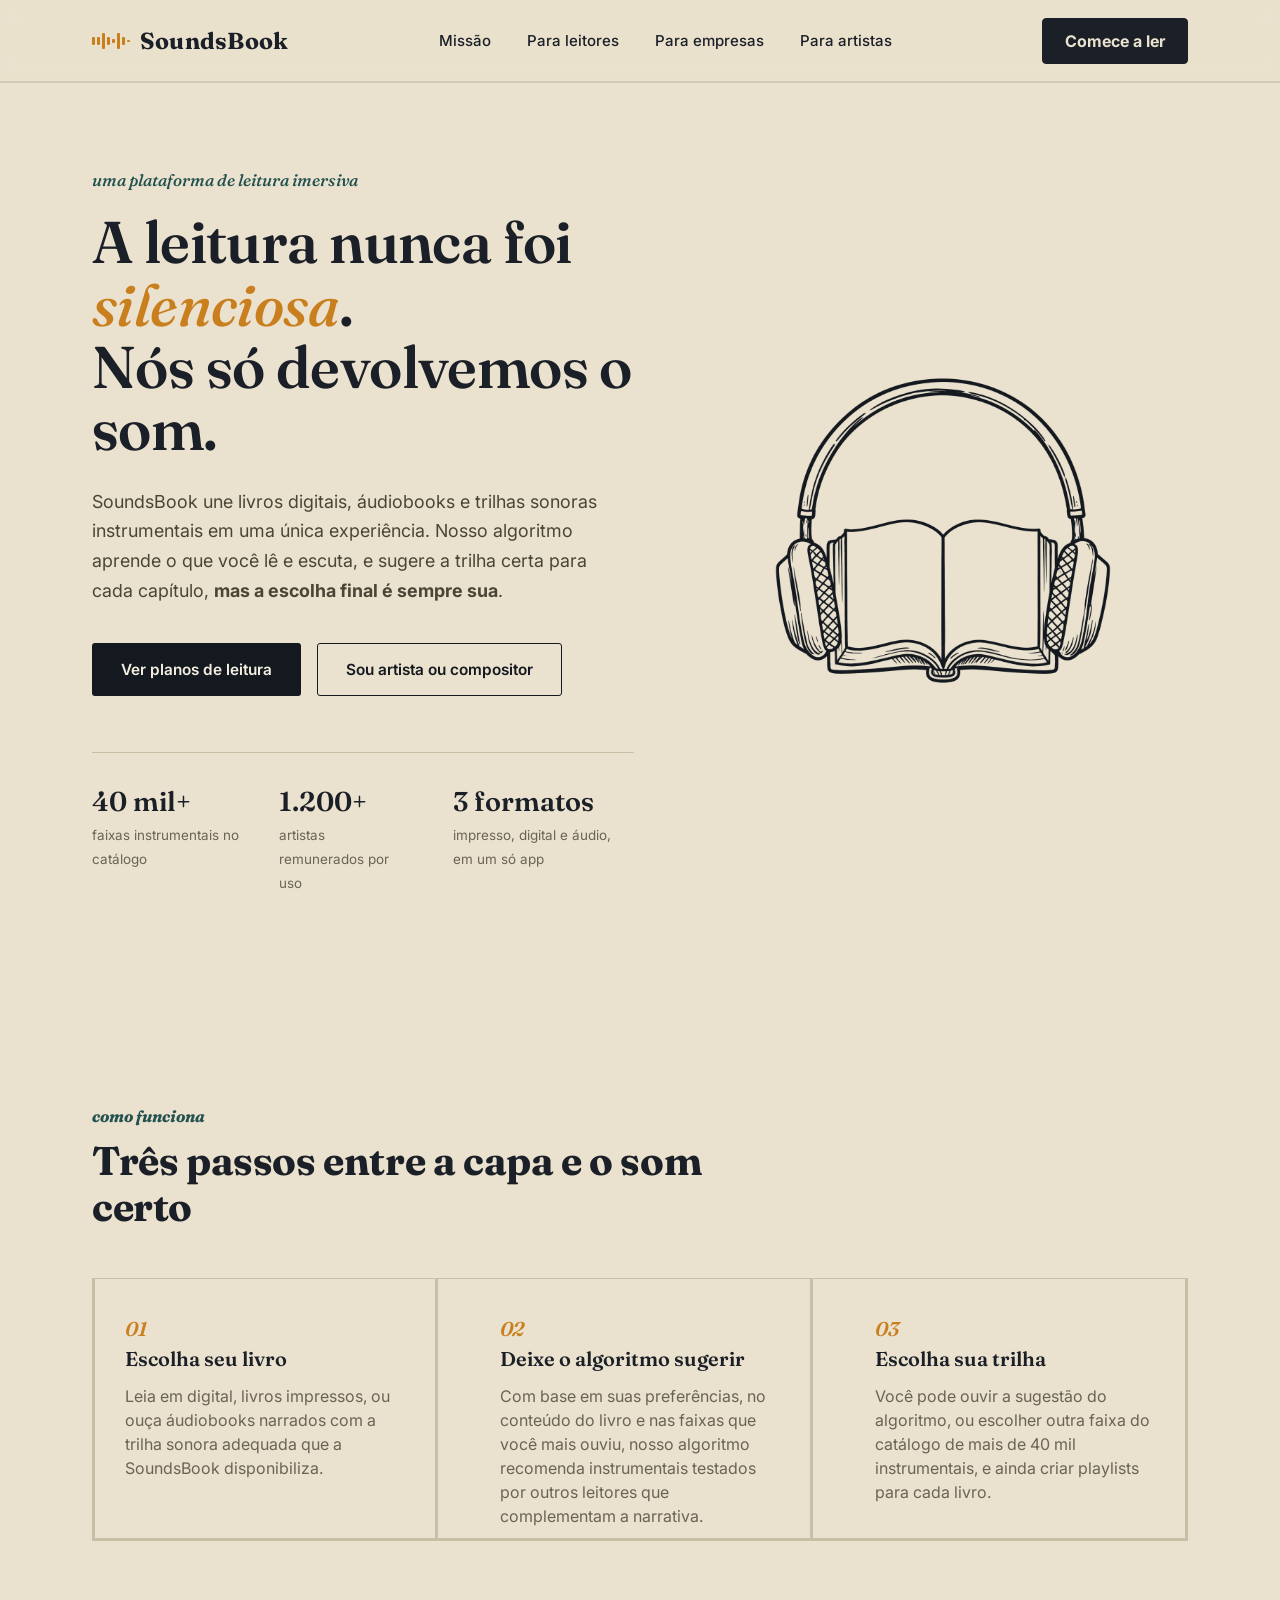
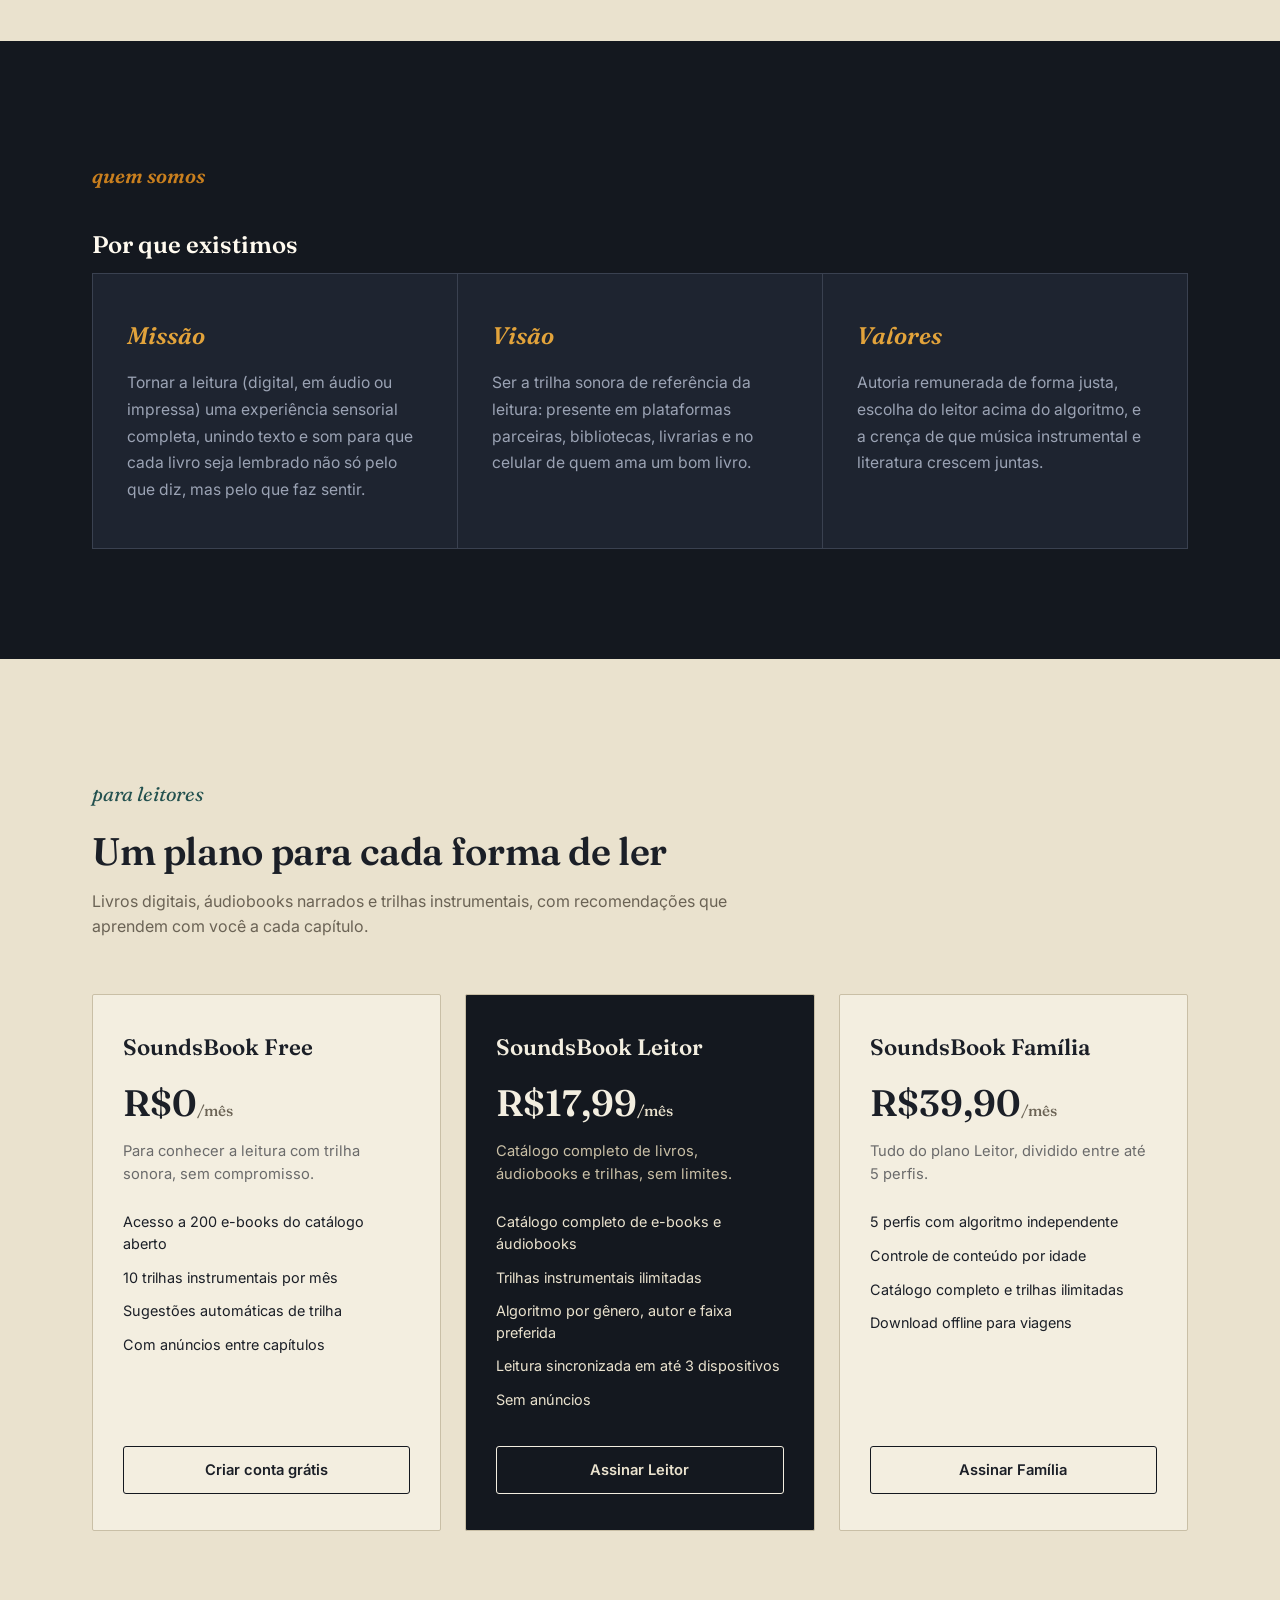
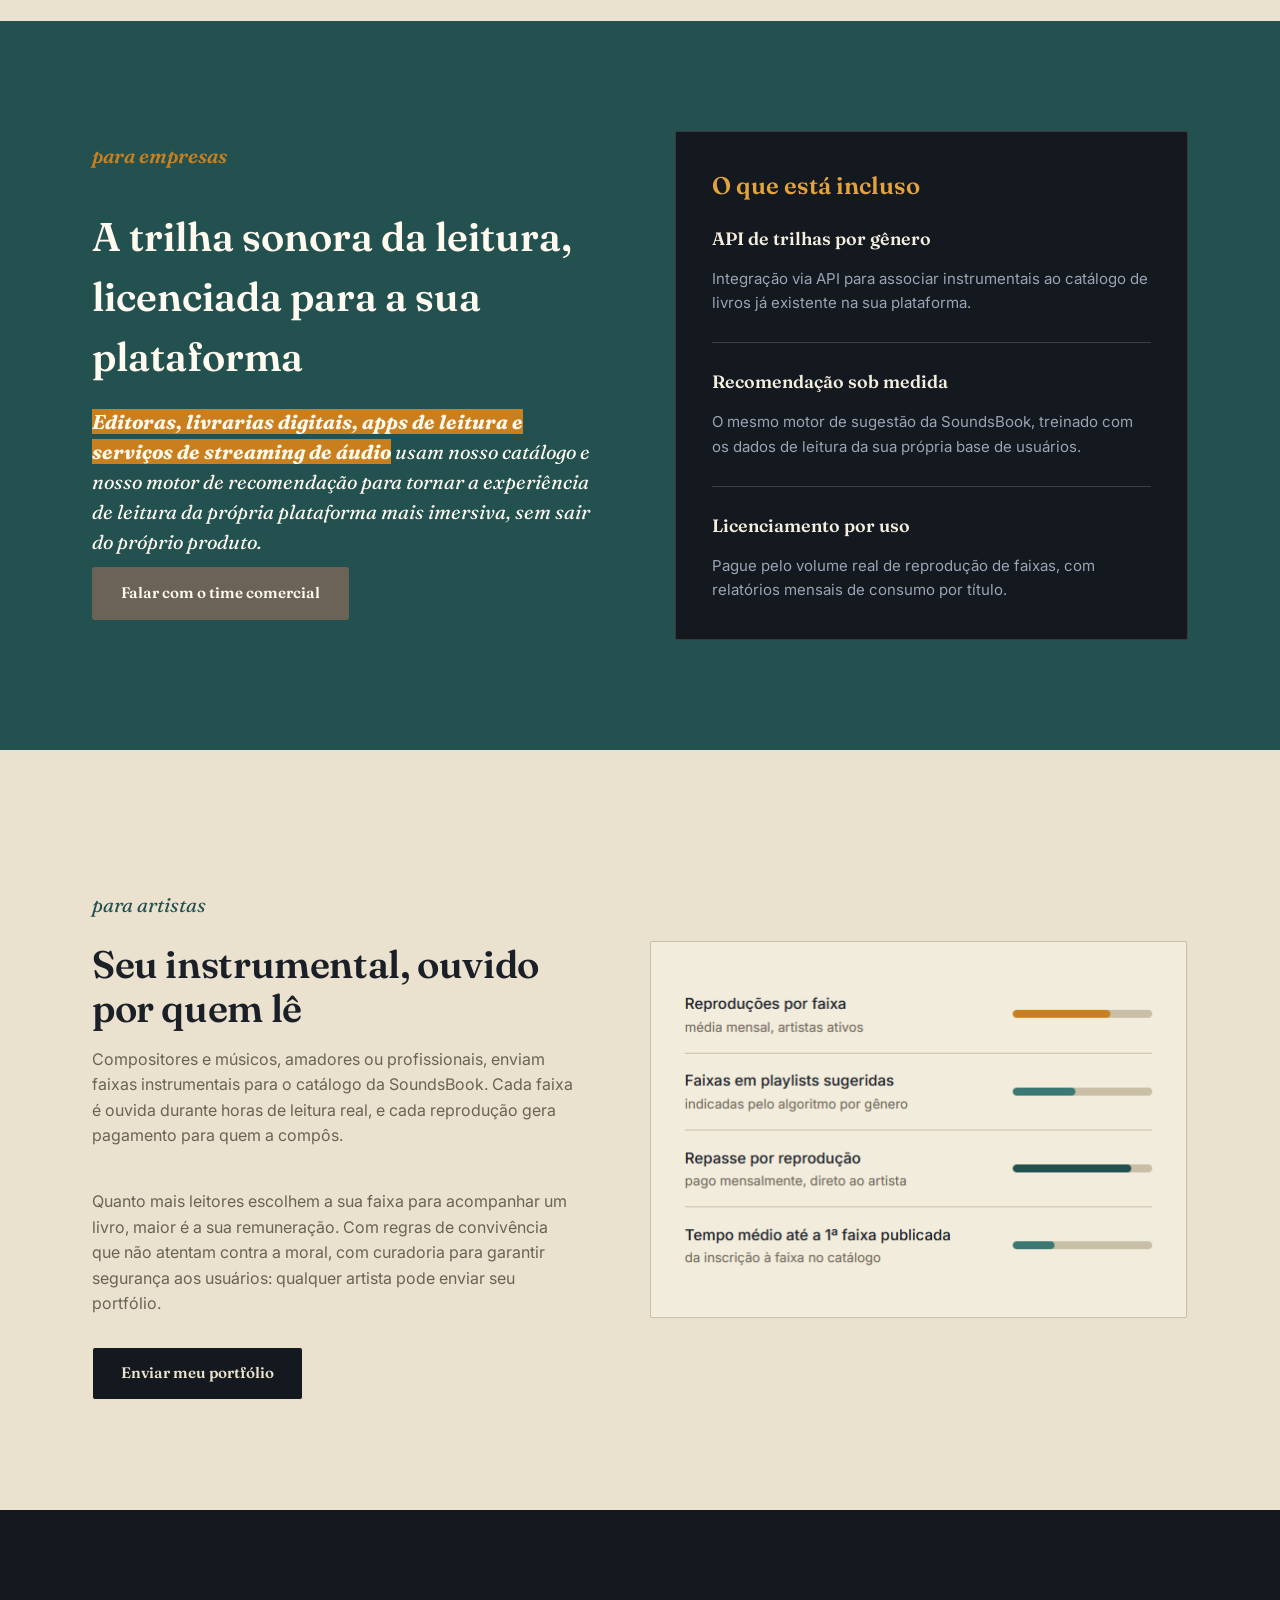
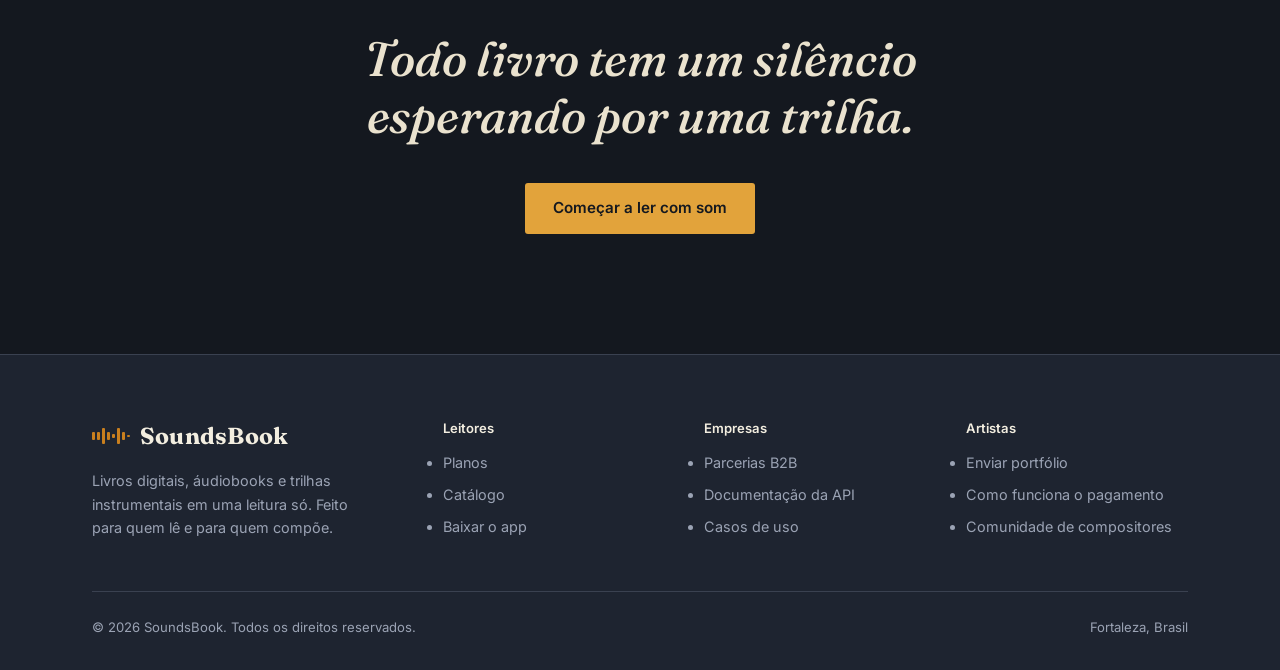
==== commit 80d31987: "changing valors" ====
--- a/index.html
+++ b/index.html
@@ -129,7 +129,7 @@
         
         <div class="plan_card_outro">
           <div class="plan_nome">SoundsBook Leitor</div>
-          <div class="plan_preco">R$24,90<span>/mês</span></div>
+          <div class="plan_preco">R$17,99<span>/mês</span></div>
           <p class="plan_descricao">Catálogo completo de livros, áudiobooks e trilhas, sem limites.</p>
           <ul class="plan_lista">
             <li>Catálogo completo de e-books e áudiobooks</li>
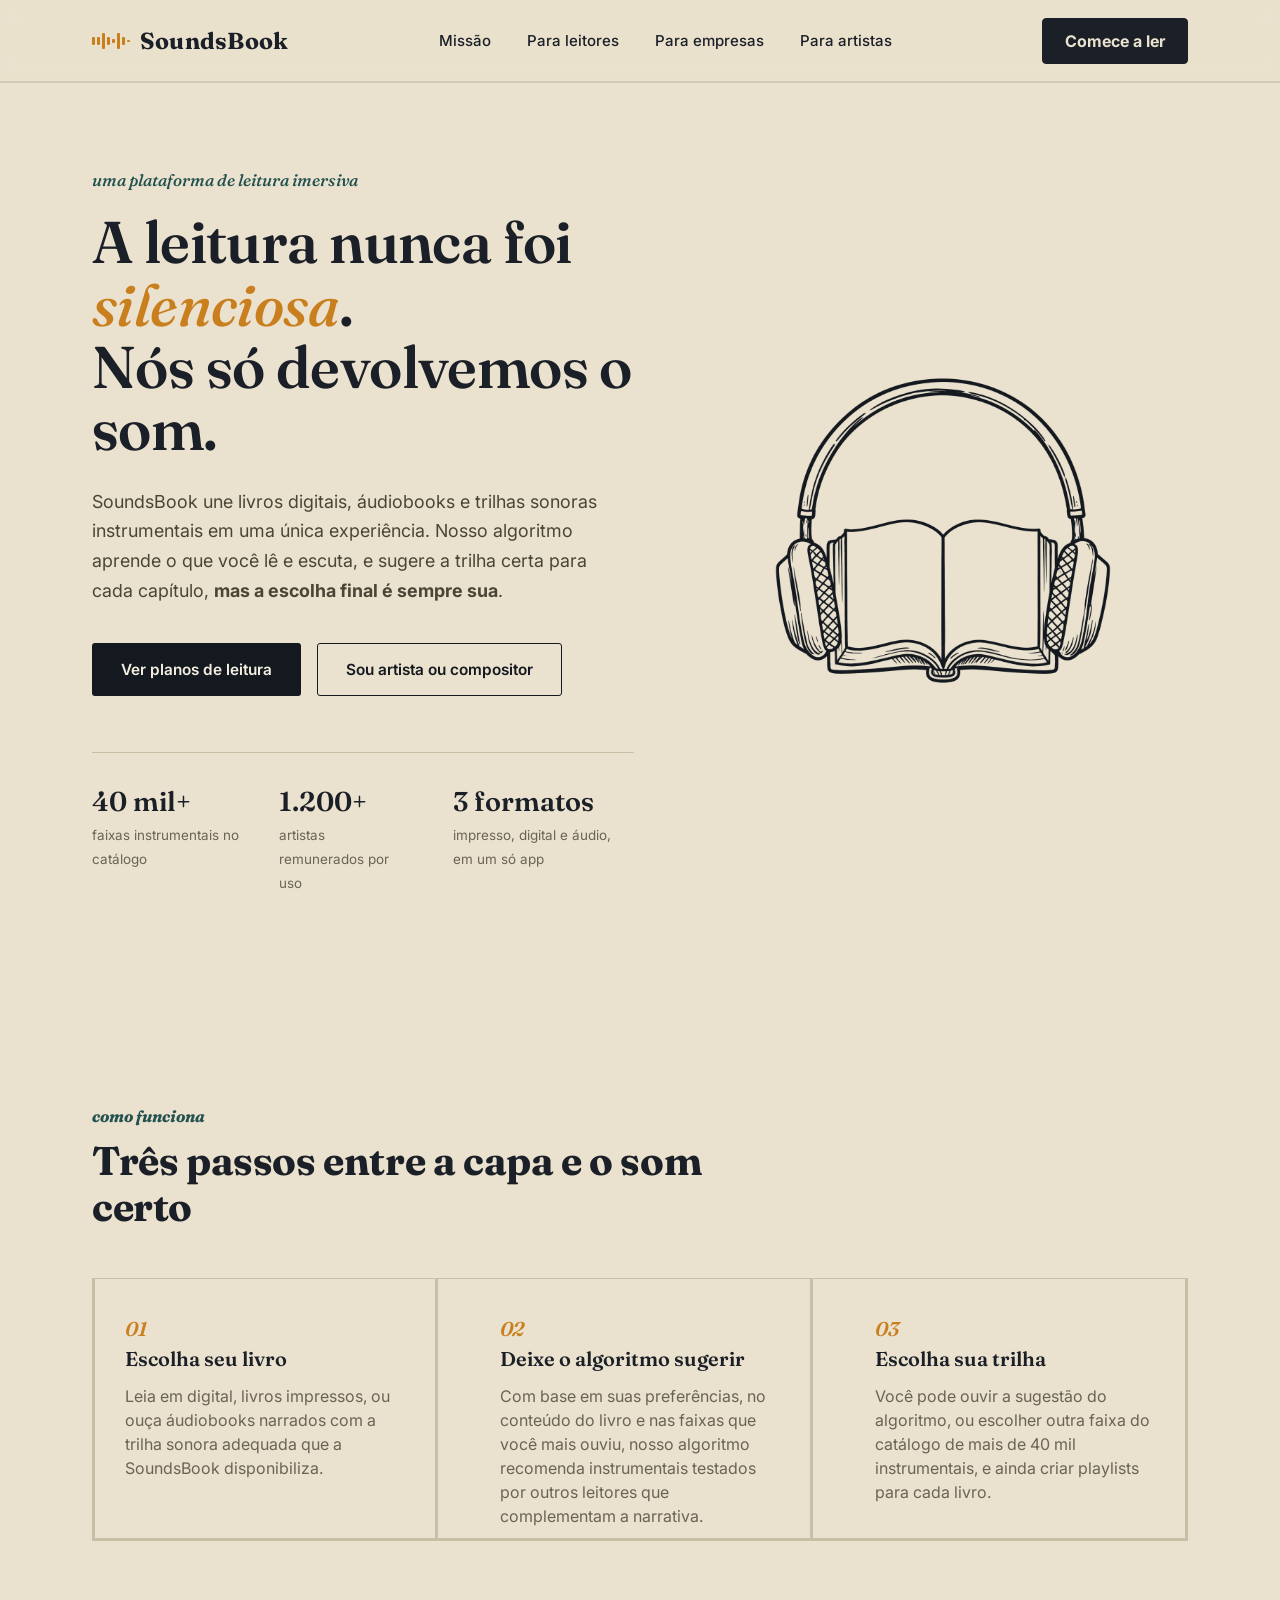
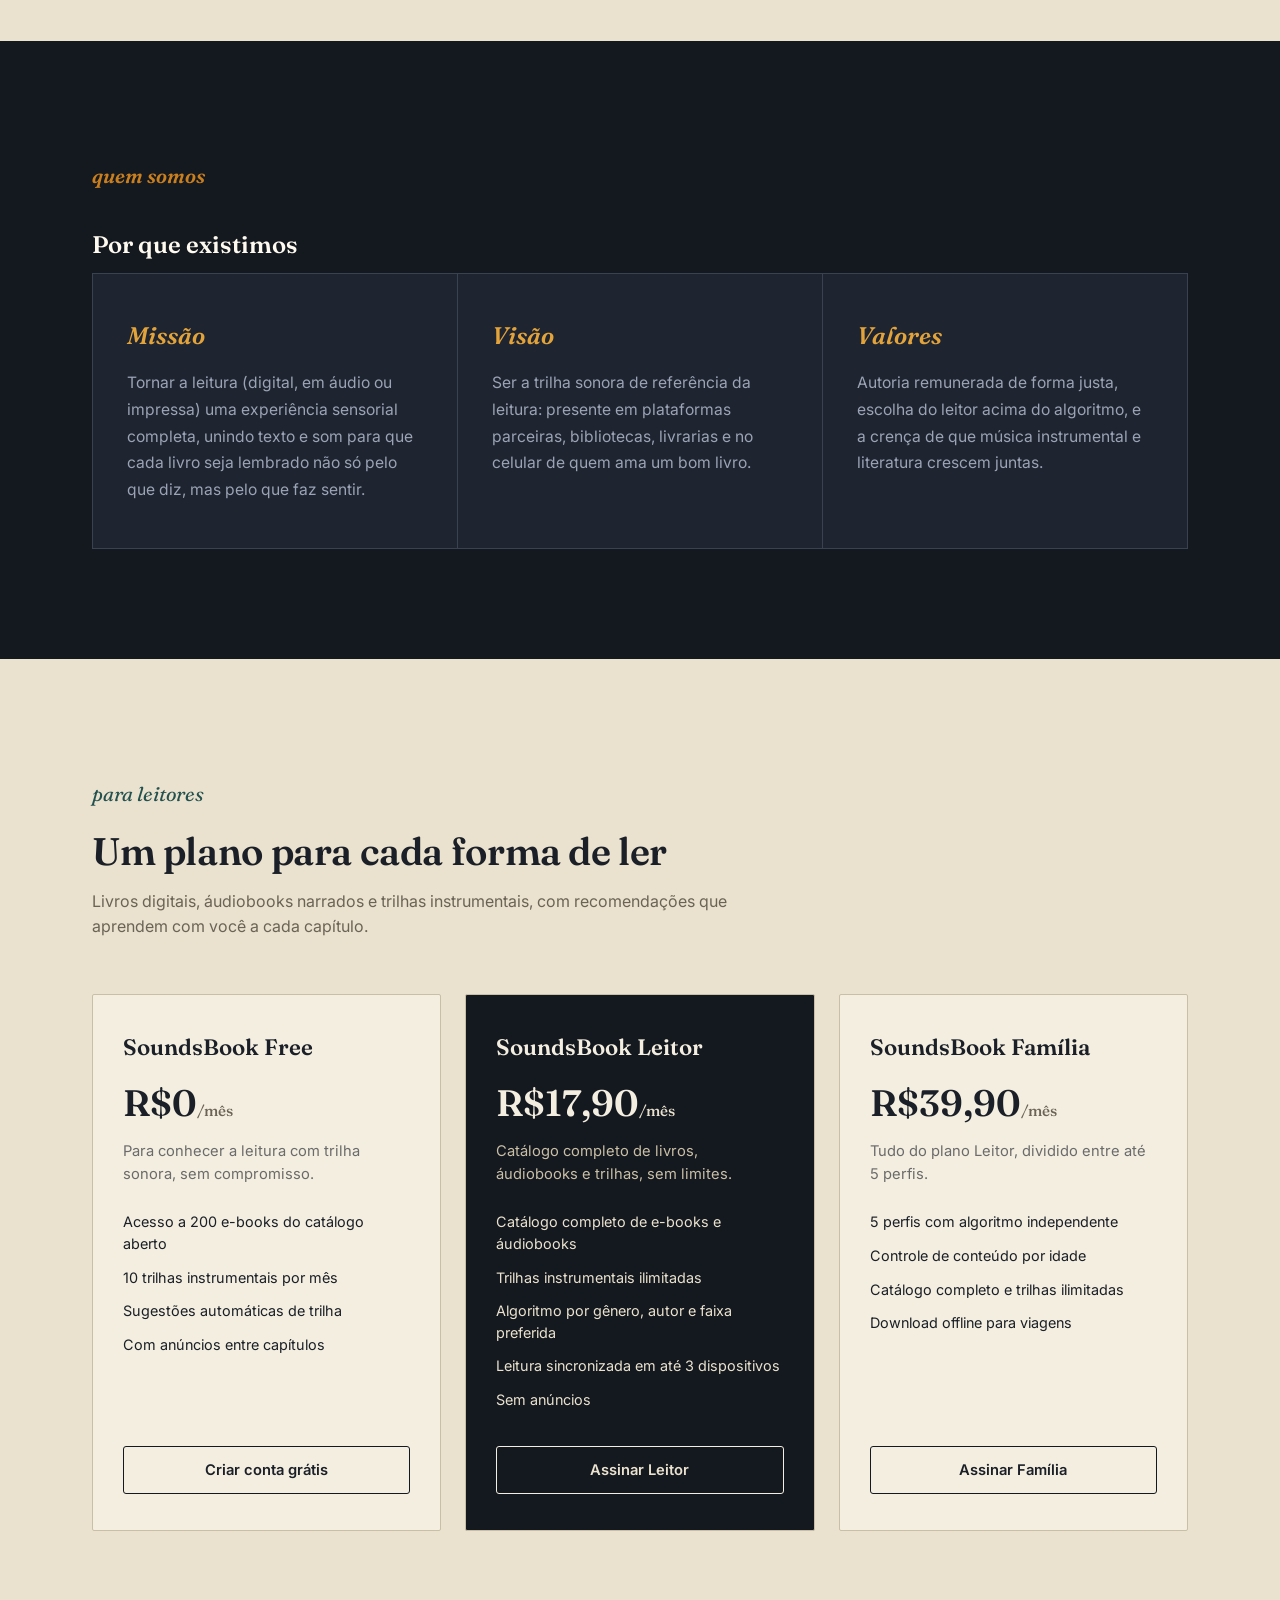
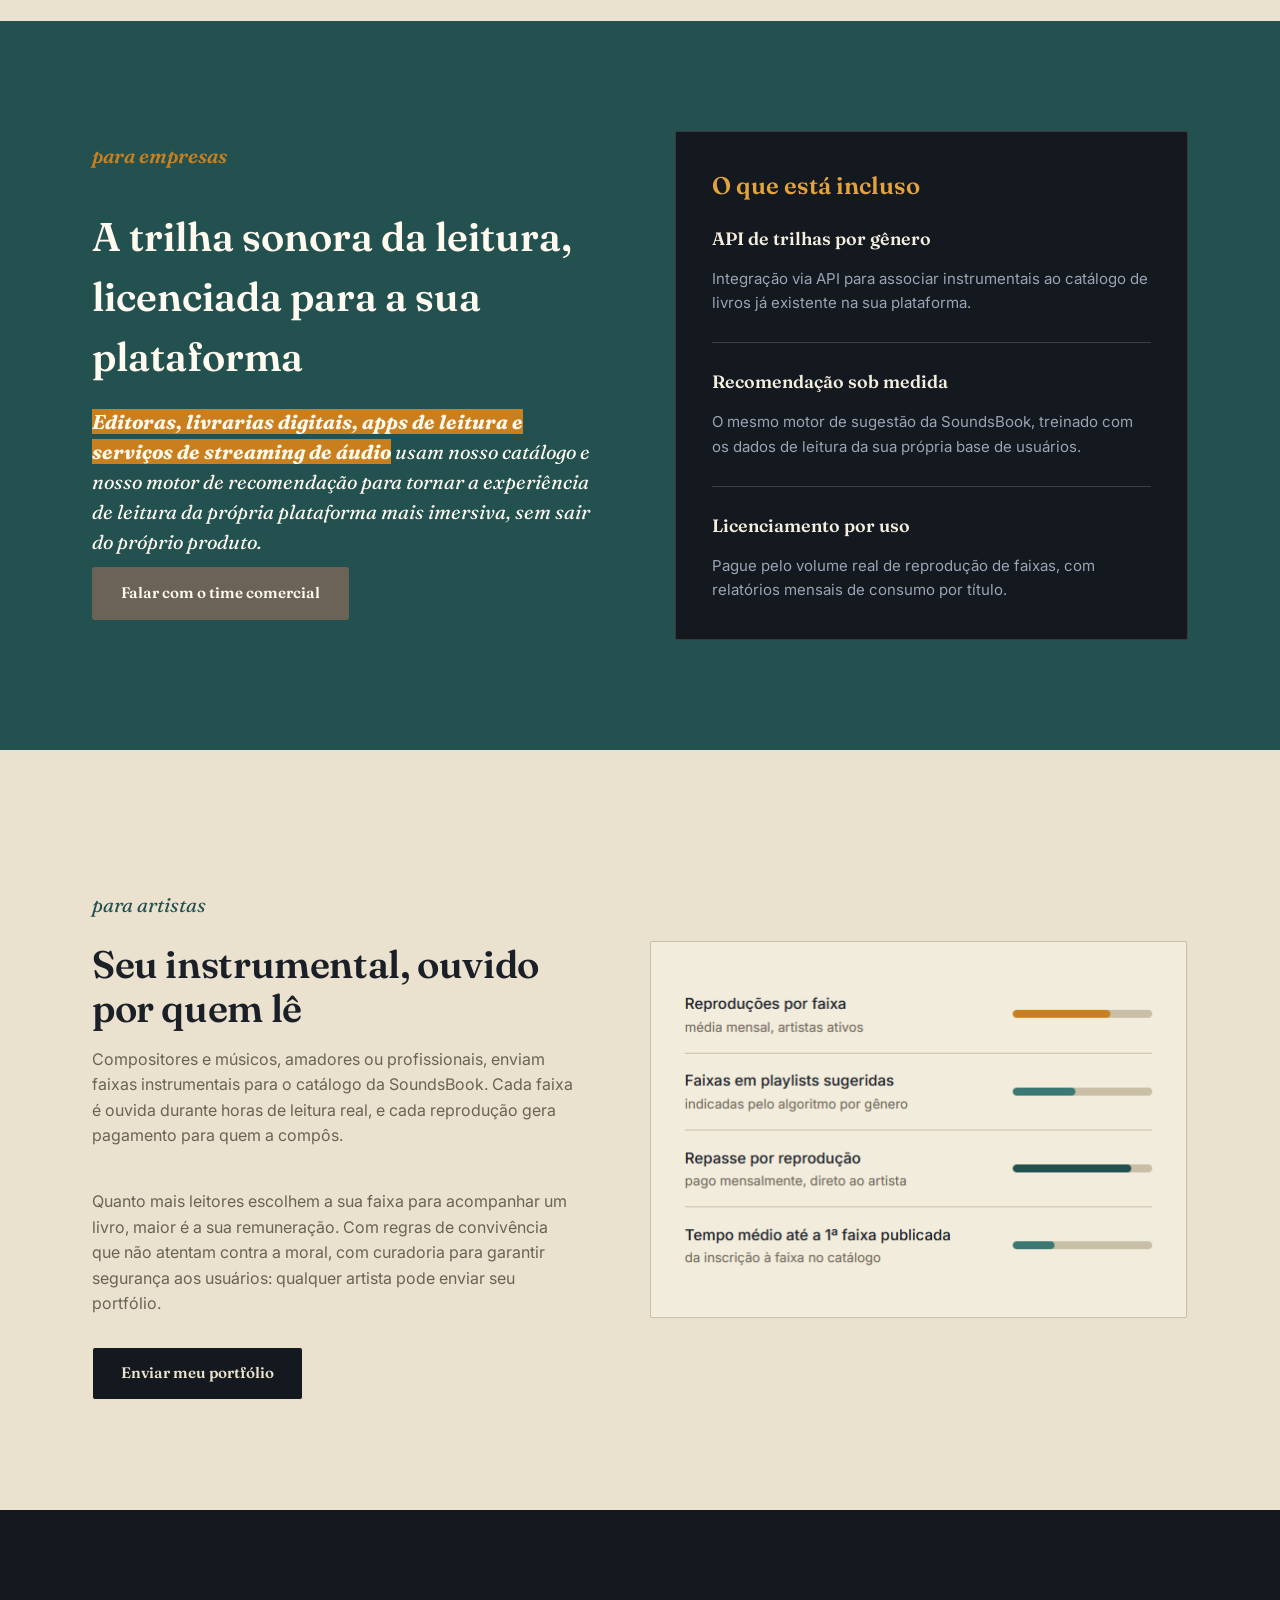
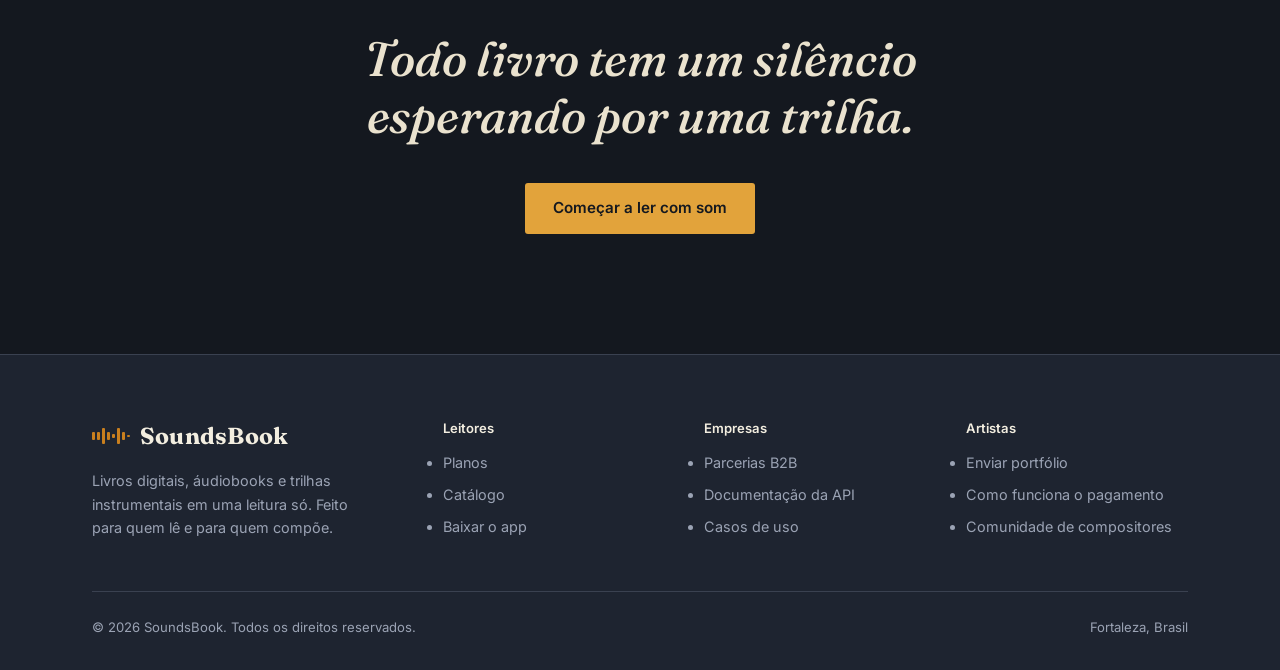
==== commit 89dc5aae: "changin again" ====
--- a/index.html
+++ b/index.html
@@ -129,7 +129,7 @@
         
         <div class="plan_card_outro">
           <div class="plan_nome">SoundsBook Leitor</div>
-          <div class="plan_preco">R$17,99<span>/mês</span></div>
+          <div class="plan_preco">R$17,90<span>/mês</span></div>
           <p class="plan_descricao">Catálogo completo de livros, áudiobooks e trilhas, sem limites.</p>
           <ul class="plan_lista">
             <li>Catálogo completo de e-books e áudiobooks</li>
